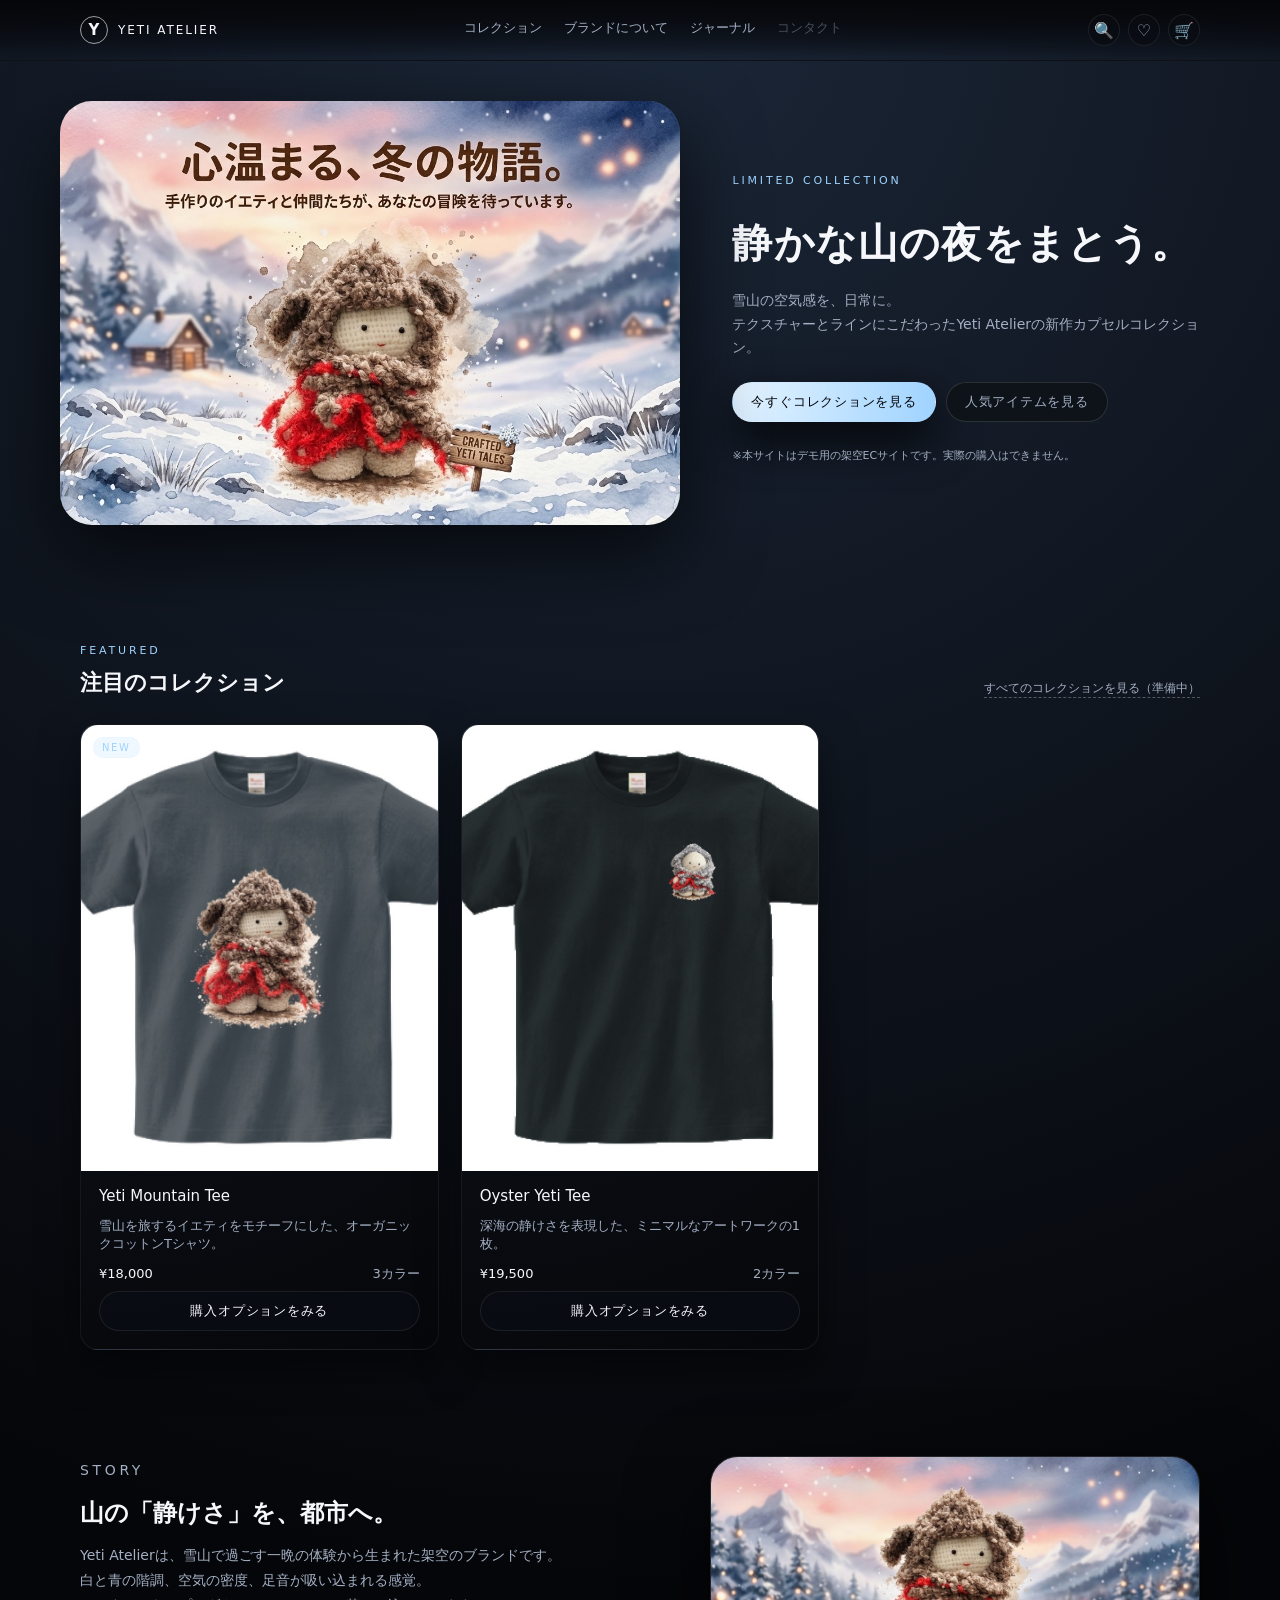
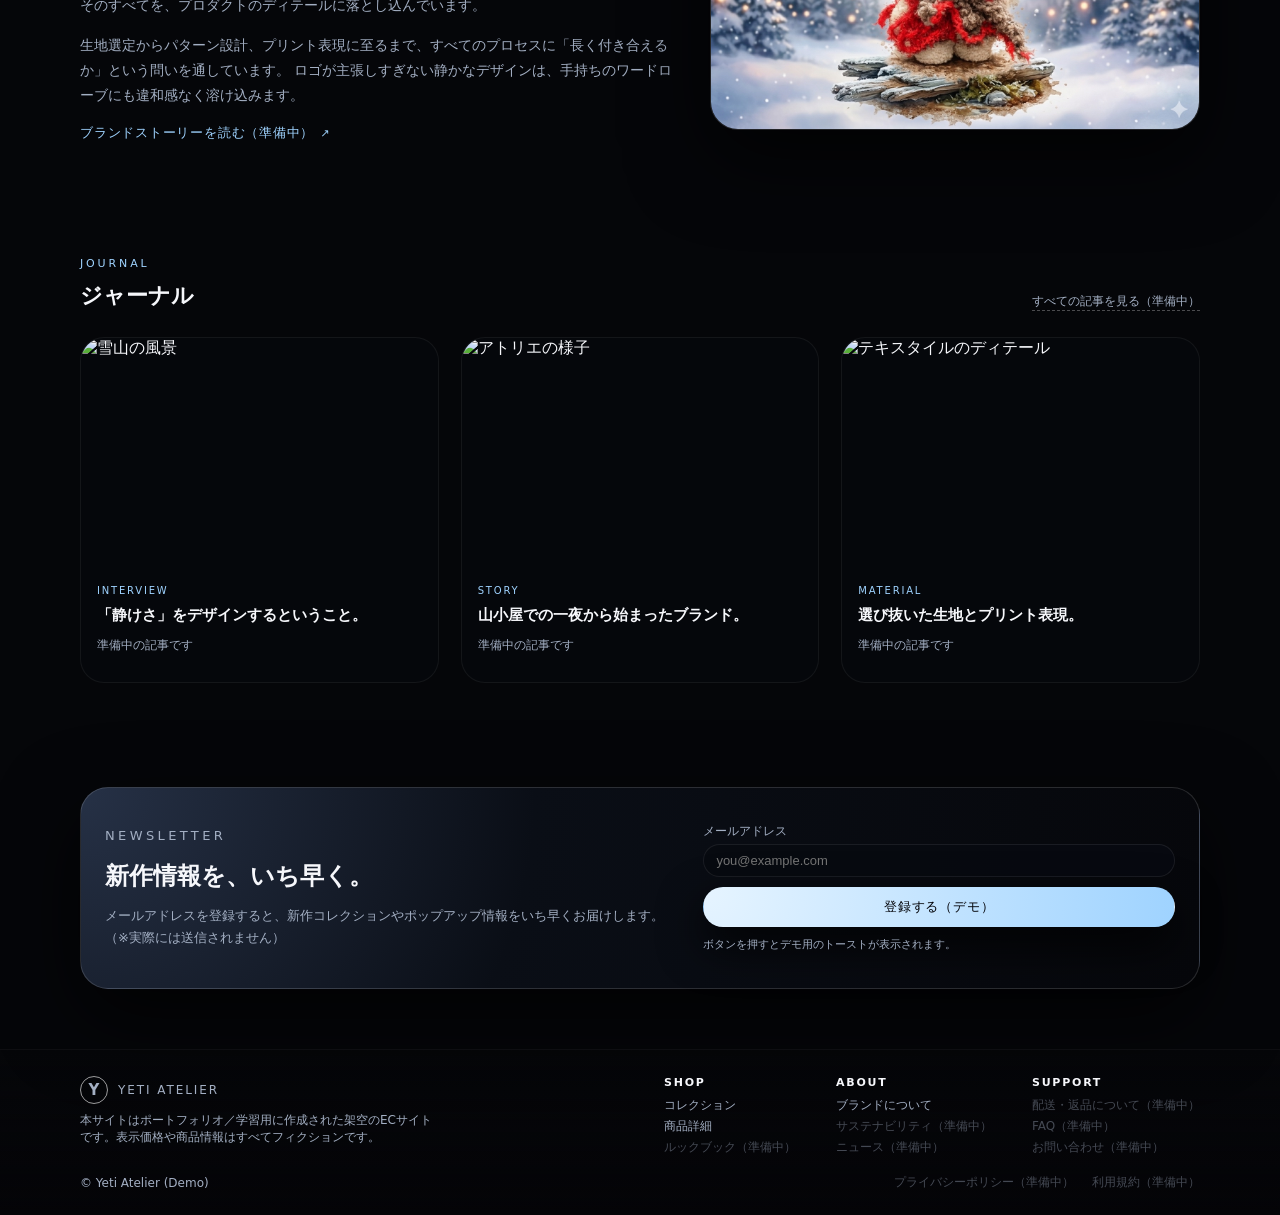
==== index.html @ 1b65c3be "Add files via upload" ====
<!DOCTYPE html>
<html lang="ja">
<head>
  <meta charset="UTF-8" />
  <meta name="viewport" content="width=device-width, initial-scale=1.0" />
  <title>Yeti Atelier | ハイエンドライフスタイルEC</title>
  <meta name="description" content="Yeti Atelierは、架空のハイエンドライフスタイルブランド。こだわりのプロダクトを、美しい写真と共にお届けします。" />
  <link rel="stylesheet" href="./styles.css" />
</head>
<body>
  <header class="site-header">
    <div class="container header-inner">
      <a href="./index.html" class="logo">
        <span class="logo-mark">Y</span>
        <span class="logo-text">Yeti Atelier</span>
      </a>
      <nav class="nav-primary" aria-label="メインナビゲーション">
        <a href="#collections">コレクション</a>
        <a href="#about">ブランドについて</a>
        <a href="#journal">ジャーナル</a>
        <a href="#contact" aria-disabled="true" class="nav-disabled" title="現在準備中です">コンタクト</a>
      </nav>
      <div class="header-actions">
        <button class="icon-button" type="button" aria-label="検索（準備中）">
          <span class="icon">🔍</span>
        </button>
        <button class="icon-button" type="button" aria-label="お気に入り（準備中）">
          <span class="icon">♡</span>
        </button>
        <button class="icon-button" type="button" aria-label="カート（準備中）">
          <span class="icon">🛒</span>
        </button>
      </div>
      <button class="nav-toggle" type="button" aria-label="ナビゲーションを開く">
        <span></span><span></span>
      </button>
    </div>
  </header>

  <main>
    <!-- HERO -->
    <section class="hero">
      <div class="hero-media">
        <picture>
          <!-- 実画像がある場合はこちらを使用 -->
          <source srcset="./img/dog_yeti_hero.png" media="(min-width: 768px)" />
          <img src="./img/oyster_yeti_hero.png" alt="Yeti Atelierのシグネチャーアイテム" loading="lazy" />
        </picture>
      </div>
      <div class="hero-content container">
        <p class="eyebrow">LIMITED COLLECTION</p>
        <h1>静かな山の夜をまとう。</h1>
        <p class="hero-lead">
          雪山の空気感を、日常に。<br />
          テクスチャーとラインにこだわったYeti Atelierの新作カプセルコレクション。
        </p>
        <div class="hero-actions">
          <a href="./product.html" class="btn btn-primary">今すぐコレクションを見る</a>
          <button class="btn btn-ghost" type="button" data-scroll-to="#collections">人気アイテムを見る</button>
        </div>
        <p class="hero-note">※本サイトはデモ用の架空ECサイトです。実際の購入はできません。</p>
      </div>
    </section>

    <!-- FEATURED COLLECTIONS -->
    <section id="collections" class="section section-featured">
      <div class="container section-header">
        <div>
          <p class="eyebrow">FEATURED</p>
          <h2>注目のコレクション</h2>
        </div>
        <a href="#" class="link-muted" aria-disabled="true">すべてのコレクションを見る（準備中）</a>
      </div>
      <div class="container grid grid-3">
        <!-- Card 1 -->
        <article class="product-card">
          <a href="./product.html" class="product-media">
            <img src="./img/dog_yeti_tshirt-front.png" alt="Yeti Mountain Tee - Front" loading="lazy" />
            <span class="tag tag-new">NEW</span>
          </a>
          <div class="product-body">
            <a href="./product.html" class="product-title">Yeti Mountain Tee</a>
            <p class="product-desc">雪山を旅するイエティをモチーフにした、オーガニックコットンTシャツ。</p>
            <div class="product-meta">
              <span class="product-price">¥18,000</span>
              <span class="product-color">3カラー</span>
            </div>
            <button type="button" class="btn btn-outline btn-full" data-open-cta-modal>購入オプションをみる</button>
          </div>
        </article>

        <!-- Card 2 -->
        <article class="product-card">
          <a href="./product.html" class="product-media">
            <img src="./img/oyster_yeti_tshirt-front.png" alt="Oyster Yeti Tee - Front" loading="lazy" />
          </a>
          <div class="product-body">
            <a href="./product.html" class="product-title">Oyster Yeti Tee</a>
            <p class="product-desc">深海の静けさを表現した、ミニマルなアートワークの1枚。</p>
            <div class="product-meta">
              <span class="product-price">¥19,500</span>
              <span class="product-color">2カラー</span>
            </div>
            <button type="button" class="btn btn-outline btn-full" data-open-cta-modal>購入オプションをみる</button>
          </div>
        </article>
      </div>
    </section>

    <!-- STORY / ABOUT -->
    <section id="about" class="section section-about">
      <div class="container about-grid">
        <div class="about-copy">
          <p class="eyebrow">STORY</p>
          <h2>山の「静けさ」を、都市へ。</h2>
          <p>
            Yeti Atelierは、雪山で過ごす一晩の体験から生まれた架空のブランドです。<br />
            白と青の階調、空気の密度、足音が吸い込まれる感覚。<br />
            そのすべてを、プロダクトのディテールに落とし込んでいます。
          </p>
          <p>
            生地選定からパターン設計、プリント表現に至るまで、すべてのプロセスに「長く付き合えるか」という問いを通しています。
            ロゴが主張しすぎない静かなデザインは、手持ちのワードローブにも違和感なく溶け込みます。
          </p>
          <a href="#" class="btn-text" aria-disabled="true">ブランドストーリーを読む（準備中）</a>
        </div>
        <div class="about-media">
          <img src="./img/IMG_9409.png" alt="Yeti Atelierのムードイメージ" loading="lazy" />
        </div>
      </div>
    </section>

    <!-- JOURNAL (ダミー) -->
    <section id="journal" class="section section-journal">
      <div class="container section-header">
        <div>
          <p class="eyebrow">JOURNAL</p>
          <h2>ジャーナル</h2>
        </div>
        <a href="#" class="link-muted" aria-disabled="true">すべての記事を見る（準備中）</a>
      </div>
      <div class="container grid grid-3">
        <article class="journal-card">
          <a href="#" aria-disabled="true">
            <img src="https://images.pexels.com/photos/6054389/pexels-photo-6054389.jpeg?auto=compress&cs=tinysrgb&w=1200" alt="雪山の風景" loading="lazy" />
            <div class="journal-body">
              <p class="journal-tag">INTERVIEW</p>
              <h3>「静けさ」をデザインするということ。</h3>
              <p class="journal-meta">準備中の記事です</p>
            </div>
          </a>
        </article>
        <article class="journal-card">
          <a href="#" aria-disabled="true">
            <img src="https://images.pexels.com/photos/5965890/pexels-photo-5965890.jpeg?auto=compress&cs=tinysrgb&w=1200" alt="アトリエの様子" loading="lazy" />
            <div class="journal-body">
              <p class="journal-tag">STORY</p>
              <h3>山小屋での一夜から始まったブランド。</h3>
              <p class="journal-meta">準備中の記事です</p>
            </div>
          </a>
        </article>
        <article class="journal-card">
          <a href="#" aria-disabled="true">
            <img src="https://images.pexels.com/photos/6303671/pexels-photo-6303671.jpeg?auto=compress&cs=tinysrgb&w=1200" alt="テキスタイルのディテール" loading="lazy" />
            <div class="journal-body">
              <p class="journal-tag">MATERIAL</p>
              <h3>選び抜いた生地とプリント表現。</h3>
              <p class="journal-meta">準備中の記事です</p>
            </div>
          </a>
        </article>
      </div>
    </section>

    <!-- NEWSLETTER / CTA -->
    <section id="contact" class="section section-cta">
      <div class="container cta-inner">
        <div class="cta-copy">
          <p class="eyebrow">NEWSLETTER</p>
          <h2>新作情報を、いち早く。</h2>
          <p>メールアドレスを登録すると、新作コレクションやポップアップ情報をいち早くお届けします。（※実際には送信されません）</p>
        </div>
        <form class="cta-form" onsubmit="return false;">
          <label class="field">
            <span class="field-label">メールアドレス</span>
            <input type="email" placeholder="you@example.com" required />
          </label>
          <button type="submit" class="btn btn-primary">登録する（デモ）</button>
          <p class="field-note">ボタンを押すとデモ用のトーストが表示されます。</p>
        </form>
      </div>
    </section>
  </main>

  <footer class="site-footer">
    <div class="container footer-top">
      <div>
        <div class="logo footer-logo">
          <span class="logo-mark">Y</span>
          <span class="logo-text">Yeti Atelier</span>
        </div>
        <p class="footer-copy">本サイトはポートフォリオ／学習用に作成された架空のECサイトです。表⽰価格や商品情報はすべてフィクションです。</p>
      </div>
      <div class="footer-columns">
        <div class="footer-col">
          <h4>SHOP</h4>
          <a href="#collections">コレクション</a>
          <a href="./product.html">商品詳細</a>
          <span class="footer-link-disabled">ルックブック（準備中）</span>
        </div>
        <div class="footer-col">
          <h4>ABOUT</h4>
          <a href="#about">ブランドについて</a>
          <span class="footer-link-disabled">サステナビリティ（準備中）</span>
          <span class="footer-link-disabled">ニュース（準備中）</span>
        </div>
        <div class="footer-col">
          <h4>SUPPORT</h4>
          <span class="footer-link-disabled">配送・返品について（準備中）</span>
          <span class="footer-link-disabled">FAQ（準備中）</span>
          <span class="footer-link-disabled">お問い合わせ（準備中）</span>
        </div>
      </div>
    </div>
    <div class="container footer-bottom">
      <span>© Yeti Atelier (Demo)</span>
      <div class="footer-bottom-links">
        <span class="footer-link-disabled">プライバシーポリシー（準備中）</span>
        <span class="footer-link-disabled">利用規約（準備中）</span>
      </div>
    </div>
  </footer>

  <div class="toast" role="status" aria-live="polite" aria-hidden="true">
    <p>これはデモ用のサイトです。実際の購入や登録はできません。</p>
  </div>

  <div class="modal-backdrop" data-cta-modal aria-hidden="true">
    <div class="modal">
      <button class="modal-close" type="button" aria-label="閉じる">×</button>
      <div class="modal-body">
        <p class="eyebrow">DEMO</p>
        <h2>これはデモ用のサイトです</h2>
        <p>UIの体験のみ可能です。実際のカート機能や決済処理は実装されていません。</p>
        <button class="btn btn-primary modal-ok" type="button">了解しました</button>
      </div>
    </div>
  </div>

  <script src="./main.js"></script>
</body>
</html>
---- styles.css ----
:root {
  --bg: #050609;
  --bg-soft: #0c1116;
  --bg-elevated: #131820;
  --border-subtle: rgba(255, 255, 255, 0.08);
  --accent: #e6f4ff;
  --accent-strong: #9fd3ff;
  --accent-soft: rgba(159, 211, 255, 0.13);
  --text: #f6f7fb;
  --text-muted: #a3afc3;
  --danger: #ff6b81;
  --radius-lg: 18px;
  --radius-md: 12px;
  --radius-sm: 999px;
  --shadow-soft: 0 28px 80px rgba(0, 0, 0, 0.7);
  --shadow-subtle: 0 18px 40px rgba(0, 0, 0, 0.5);
  --transition-fast: 160ms ease-out;
  --transition-med: 220ms ease-out;
  --container: min(1120px, 100% - 40px);
}

*,
*::before,
*::after {
  box-sizing: border-box;
}

html,
body {
  margin: 0;
  padding: 0;
}

body {
  font-family: system-ui, -apple-system, BlinkMacSystemFont, "SF Pro Text",
    "Hiragino Sans", "Noto Sans JP", sans-serif;
  background: radial-gradient(circle at top, #1b2637 0, #050609 55%);
  color: var(--text);
  -webkit-font-smoothing: antialiased;
}

img {
  max-width: 100%;
  display: block;
}

a {
  color: inherit;
  text-decoration: none;
}

button {
  font: inherit;
}

.container {
  width: var(--container);
  margin-inline: auto;
}

.site-header {
  position: sticky;
  top: 0;
  z-index: 40;
  backdrop-filter: blur(18px);
  background: linear-gradient(
    to bottom,
    rgba(5, 6, 9, 0.96),
    rgba(5, 6, 9, 0.82),
    rgba(5, 6, 9, 0.5),
    rgba(5, 6, 9, 0)
  );
  border-bottom: 1px solid rgba(255, 255, 255, 0.04);
}

.header-inner {
  display: flex;
  align-items: center;
  justify-content: space-between;
  padding: 14px 0;
}

.logo {
  display: inline-flex;
  align-items: center;
  gap: 10px;
}

.logo-mark {
  width: 28px;
  height: 28px;
  border-radius: 999px;
  border: 1px solid rgba(255, 255, 255, 0.6);
  display: inline-flex;
  align-items: center;
  justify-content: center;
  font-size: 15px;
  font-weight: 600;
}

.logo-text {
  letter-spacing: 0.16em;
  text-transform: uppercase;
  font-size: 12px;
}

.nav-primary {
  display: flex;
  align-items: center;
  gap: 22px;
  font-size: 13px;
  color: var(--text-muted);
}

.nav-primary a {
  position: relative;
  padding-bottom: 4px;
}

.nav-primary a::after {
  content: "";
  position: absolute;
  left: 0;
  bottom: 0;
  width: 0;
  height: 1.5px;
  background: linear-gradient(90deg, #9fd3ff, #e6f4ff);
  transition: width var(--transition-med);
}

.nav-primary a:hover::after {
  width: 100%;
}

.nav-disabled {
  opacity: 0.4;
  cursor: default;
}

.header-actions {
  display: flex;
  align-items: center;
  gap: 8px;
}

.icon-button {
  width: 32px;
  height: 32px;
  border-radius: 999px;
  border: 1px solid var(--border-subtle);
  background: rgba(10, 13, 19, 0.9);
  color: var(--text-muted);
  display: inline-flex;
  align-items: center;
  justify-content: center;
  cursor: pointer;
  transition: background var(--transition-fast), border-color var(--transition-fast),
    transform var(--transition-fast), color var(--transition-fast);
}

.icon-button:hover {
  background: rgba(19, 24, 32, 1);
  border-color: rgba(255, 255, 255, 0.24);
  transform: translateY(-1px);
  color: var(--accent-strong);
}

.nav-toggle {
  display: none;
  flex-direction: column;
  gap: 4px;
  width: 30px;
  height: 30px;
  border-radius: 999px;
  align-items: center;
  justify-content: center;
  border: 1px solid var(--border-subtle);
  background: rgba(10, 13, 19, 0.9);
  cursor: pointer;
}

.nav-toggle span {
  width: 14px;
  height: 1.5px;
  border-radius: 999px;
  background: var(--text);
}

.hero {
  position: relative;
  min-height: 520px;
  display: grid;
  grid-template-columns: minmax(0, 1.1fr) minmax(0, 0.9fr);
  margin-inline: auto;
  max-width: 1200px;
  padding: 40px 20px 56px;
  gap: 32px;
}

.hero-media {
  position: relative;
  border-radius: 32px;
  overflow: hidden;
  background: linear-gradient(135deg, #0d1117, #2c3747);
  box-shadow: var(--shadow-soft);
}

.hero-media::before {
  content: "";
  position: absolute;
  inset: 0;
  background: radial-gradient(circle at top right, rgba(255, 255, 255, 0.14), transparent 55%);
  mix-blend-mode: screen;
  opacity: 0.9;
}

.hero-media img {
  width: 100%;
  height: 100%;
  object-fit: cover;
  transform: scale(1.02);
}

.hero-content {
  display: flex;
  flex-direction: column;
  justify-content: center;
  gap: 18px;
}

.eyebrow {
  font-size: 11px;
  letter-spacing: 0.26em;
  text-transform: uppercase;
  color: var(--accent-strong);
}

.hero h1 {
  font-size: clamp(32px, 3.2vw, 40px);
  letter-spacing: 0.03em;
  margin: 0;
}

.hero-lead {
  margin: 0;
  color: var(--text-muted);
  font-size: 14px;
  line-height: 1.7;
}

.hero-actions {
  display: flex;
  flex-wrap: wrap;
  gap: 10px;
  margin-top: 4px;
}

.hero-note {
  margin: 8px 0 0;
  font-size: 11px;
  color: var(--text-muted);
}

.btn {
  border-radius: 999px;
  border: 1px solid transparent;
  padding: 10px 18px;
  font-size: 13px;
  letter-spacing: 0.06em;
  text-transform: uppercase;
  display: inline-flex;
  align-items: center;
  justify-content: center;
  gap: 8px;
  cursor: pointer;
  transition: background var(--transition-med), color var(--transition-med),
    border-color var(--transition-med), box-shadow var(--transition-med), transform 140ms ease-out;
  white-space: nowrap;
  background: none;
  color: var(--text);
}

.btn-primary {
  background: radial-gradient(circle at top left, #e6f4ff, #9fd3ff);
  color: #020308;
  box-shadow: 0 18px 45px rgba(0, 0, 0, 0.85);
}

.btn-primary:hover {
  transform: translateY(-1px);
  box-shadow: 0 24px 55px rgba(0, 0, 0, 0.9);
}

.btn-ghost {
  border-color: rgba(255, 255, 255, 0.12);
  background: rgba(15, 19, 26, 0.96);
  color: var(--text-muted);
}

.btn-ghost:hover {
  border-color: rgba(255, 255, 255, 0.24);
  color: var(--accent-strong);
  background: rgba(20, 25, 33, 1);
}

.btn-outline {
  border-color: var(--border-subtle);
  background: rgba(10, 13, 19, 0.9);
  color: var(--text);
}

.btn-outline:hover {
  border-color: rgba(255, 255, 255, 0.3);
  background: rgba(21, 26, 35, 1);
}

.btn-full {
  width: 100%;
}

.btn-text {
  padding: 0;
  border: none;
  background: none;
  color: var(--accent-strong);
  font-size: 13px;
  letter-spacing: 0.06em;
  text-transform: uppercase;
  display: inline-flex;
  align-items: center;
  gap: 6px;
  cursor: pointer;
}

.btn-text::after {
  content: "↗";
  font-size: 11px;
}

.section {
  padding: 52px 0;
}

.section-header {
  display: flex;
  align-items: flex-end;
  justify-content: space-between;
  gap: 20px;
  margin-bottom: 26px;
}

.section-header h2 {
  margin: 6px 0 0;
  font-size: 22px;
}

.link-muted {
  font-size: 12px;
  color: var(--text-muted);
  border-bottom: 1px dashed rgba(255, 255, 255, 0.28);
}

.grid {
  display: grid;
  gap: 22px;
}

.grid-3 {
  grid-template-columns: repeat(3, minmax(0, 1fr));
}

.product-card {
  border-radius: var(--radius-lg);
  background: radial-gradient(circle at top left, #242c3a 0, #0b0f16 40%, #06070a 100%);
  border: 1px solid rgba(255, 255, 255, 0.06);
  overflow: hidden;
  display: flex;
  flex-direction: column;
  box-shadow: var(--shadow-subtle);
}

.product-media {
  position: relative;
  display: block;
  overflow: hidden;
}

.product-media img {
  width: 100%;
  aspect-ratio: 4/5;
  object-fit: cover;
  transform: scale(1.02);
  transition: transform var(--transition-med);
}

.product-card:hover .product-media img {
  transform: scale(1.06);
}

.tag {
  position: absolute;
  top: 12px;
  left: 12px;
  padding: 4px 8px;
  font-size: 10px;
  letter-spacing: 0.16em;
  border-radius: 999px;
  text-transform: uppercase;
}

.tag-new {
  background: rgba(159, 211, 255, 0.16);
  color: var(--accent-strong);
  border: 1px solid rgba(230, 244, 255, 0.7);
  backdrop-filter: blur(10px);
}

.product-body {
  padding: 16px 18px 18px;
  display: flex;
  flex-direction: column;
  gap: 8px;
}

.product-title {
  font-size: 15px;
  margin-bottom: 4px;
}

.product-title:hover {
  text-decoration: underline;
}

.product-desc {
  margin: 0;
  font-size: 13px;
  color: var(--text-muted);
}

.product-meta {
  display: flex;
  justify-content: space-between;
  align-items: baseline;
  font-size: 13px;
  margin-top: 4px;
}

.product-price {
  font-weight: 500;
}

.product-color {
  color: var(--text-muted);
}

.section-about {
  padding-top: 42px;
}

.about-grid {
  display: grid;
  grid-template-columns: minmax(0, 1.1fr) minmax(0, 0.9fr);
  gap: 32px;
  align-items: center;
}

.about-copy p {
  font-size: 14px;
  color: var(--text-muted);
  line-height: 1.8;
}

.about-copy p + p {
  margin-top: 10px;
}

.about-copy h2 {
  margin: 6px 0 14px;
}

.about-media {
  border-radius: 28px;
  overflow: hidden;
  border: 1px solid rgba(255, 255, 255, 0.12);
  box-shadow: var(--shadow-soft);
}

.about-media img {
  width: 100%;
  height: 100%;
  object-fit: cover;
}

.section-journal .journal-card {
  border-radius: 24px;
  overflow: hidden;
  background: #05070b;
  border: 1px solid rgba(255, 255, 255, 0.06);
  display: flex;
  flex-direction: column;
  min-height: 100%;
}

.journal-card img {
  width: 100%;
  aspect-ratio: 4 / 2.5;
  object-fit: cover;
}

.journal-body {
  padding: 14px 16px 16px;
}

.journal-tag {
  font-size: 10px;
  letter-spacing: 0.18em;
  text-transform: uppercase;
  color: var(--accent-strong);
}

.journal-body h3 {
  font-size: 15px;
  margin: 6px 0 4px;
}

.journal-meta {
  font-size: 12px;
  color: var(--text-muted);
}

.section-cta {
  padding: 52px 0 60px;
}

.cta-inner {
  border-radius: 28px;
  border: 1px solid rgba(255, 255, 255, 0.14);
  background: radial-gradient(circle at top left, #263146 0, #0a0e16 40%, #06070b 100%);
  box-shadow: var(--shadow-soft);
  padding: 24px 24px 26px;
  display: grid;
  grid-template-columns: minmax(0, 1.1fr) minmax(0, 0.9fr);
  gap: 22px;
  align-items: center;
}

.cta-copy h2 {
  margin: 6px 0 10px;
}

.cta-copy p {
  font-size: 13px;
  color: var(--text-muted);
  line-height: 1.7;
}

.cta-form {
  display: flex;
  flex-direction: column;
  gap: 10px;
}

.field {
  display: flex;
  flex-direction: column;
  gap: 4px;
}

.field-label {
  font-size: 12px;
  color: var(--text-muted);
}

.field-label-inline {
  display: inline-flex;
  align-items: center;
  justify-content: space-between;
  gap: 12px;
}

.field input[type="email"],
.field input[type="text"],
.field input[type="number"] {
  border-radius: 999px;
  border: 1px solid var(--border-subtle);
  padding: 8px 12px;
  font-size: 13px;
  background: rgba(8, 11, 17, 0.9);
  color: var(--text);
  outline: none;
  transition: border-color var(--transition-fast), box-shadow var(--transition-fast),
    background var(--transition-fast);
}

.field input:focus-visible {
  border-color: rgba(159, 211, 255, 0.9);
  box-shadow: 0 0 0 1px rgba(159, 211, 255, 0.6);
  background: rgba(8, 11, 17, 1);
}

.field-note {
  margin: 0;
  font-size: 11px;
  color: var(--text-muted);
}

.site-footer {
  border-top: 1px solid rgba(255, 255, 255, 0.04);
  padding: 26px 0 24px;
  background: linear-gradient(to top, #040407, transparent);
  font-size: 12px;
  color: var(--text-muted);
}

.footer-top {
  display: flex;
  justify-content: space-between;
  gap: 32px;
  align-items: flex-start;
}

.footer-logo {
  margin-bottom: 8px;
}

.footer-copy {
  margin: 0;
  max-width: 360px;
}

.footer-columns {
  display: flex;
  gap: 40px;
}

.footer-col {
  display: flex;
  flex-direction: column;
  gap: 4px;
}

.footer-col h4 {
  font-size: 11px;
  letter-spacing: 0.16em;
  text-transform: uppercase;
  margin: 0 0 4px;
  color: var(--text);
}

.footer-col a {
  font-size: 12px;
}

.footer-link-disabled {
  opacity: 0.4;
}

.footer-bottom {
  margin-top: 18px;
  display: flex;
  justify-content: space-between;
  align-items: center;
  gap: 18px;
}

.footer-bottom-links {
  display: flex;
  gap: 18px;
}

.toast {
  position: fixed;
  right: 20px;
  bottom: 20px;
  max-width: 320px;
  padding: 10px 14px;
  background: rgba(8, 11, 18, 0.96);
  border-radius: 999px;
  border: 1px solid rgba(255, 255, 255, 0.18);
  box-shadow: 0 16px 40px rgba(0, 0, 0, 0.85);
  font-size: 12px;
  color: var(--text-muted);
  transform: translateY(150%);
  opacity: 0;
  transition: transform var(--transition-med), opacity var(--transition-med);
  z-index: 60;
}

.toast.is-visible {
  transform: translateY(0);
  opacity: 1;
}

.modal-backdrop {
  position: fixed;
  inset: 0;
  background: rgba(0, 0, 0, 0.72);
  display: flex;
  align-items: center;
  justify-content: center;
  opacity: 0;
  pointer-events: none;
  transition: opacity var(--transition-med);
  z-index: 55;
}

.modal-backdrop.is-open {
  opacity: 1;
  pointer-events: auto;
}

.modal {
  width: min(420px, 100% - 40px);
  background: radial-gradient(circle at top left, #232b3b 0, #05060a 55%);
  border-radius: 24px;
  border: 1px solid rgba(255, 255, 255, 0.16);
  box-shadow: var(--shadow-soft);
  position: relative;
  transform: translateY(12px);
  opacity: 0;
  transition: transform var(--transition-med), opacity var(--transition-med);
}

.modal-backdrop.is-open .modal {
  transform: translateY(0);
  opacity: 1;
}

.modal-body {
  padding: 24px 22px 20px;
}

.modal-body h2 {
  margin: 6px 0 10px;
}

.modal-body p {
  font-size: 13px;
  color: var(--text-muted);
  line-height: 1.7;
}

.modal-close {
  position: absolute;
  right: 10px;
  top: 10px;
  width: 26px;
  height: 26px;
  border-radius: 999px;
  border: 1px solid var(--border-subtle);
  background: rgba(7, 9, 13, 0.96);
  color: var(--text-muted);
  cursor: pointer;
}

.modal-ok {
  margin-top: 12px;
}

.product-page .hero,
.product-page .section-about {
  padding-top: 32px;
}

.product-main {
  padding: 36px 0 40px;
}

.product-layout {
  display: grid;
  grid-template-columns: minmax(0, 1.1fr) minmax(0, 0.9fr);
  gap: 34px;
  align-items: flex-start;
}

.product-gallery {
  position: sticky;
  top: 84px;
  display: flex;
  flex-direction: column;
  gap: 10px;
}

.product-gallery-main {
  border-radius: 30px;
  overflow: hidden;
  border: 1px solid rgba(255, 255, 255, 0.12);
  background: #05070b;
  position: relative;
}

.product-gallery-main img {
  width: 100%;
  aspect-ratio: 4/5;
  object-fit: cover;
}

.gallery-tag {
  top: 14px;
  left: 14px;
}

.product-gallery-thumbs {
  display: grid;
  grid-template-columns: repeat(4, minmax(0, 1fr));
  gap: 8px;
}

.thumb {
  padding: 0;
  border-radius: 18px;
  overflow: hidden;
  border: 1px solid rgba(255, 255, 255, 0.06);
  background: rgba(5, 7, 11, 0.9);
  cursor: pointer;
  transition: border-color var(--transition-fast), transform var(--transition-fast), opacity var(--transition-fast);
}

.thumb img {
  width: 100%;
  aspect-ratio: 4/5;
  object-fit: cover;
}

.thumb:hover {
  border-color: rgba(255, 255, 255, 0.28);
  transform: translateY(-1px);
}

.thumb.is-active {
  border-color: rgba(159, 211, 255, 0.9);
}

.product-details {
  padding-top: 4px;
}

.product-detail-price {
  margin: 6px 0 10px;
  font-size: 18px;
}

.product-detail-price span {
  font-size: 12px;
  color: var(--text-muted);
  margin-left: 4px;
}

.product-detail-lead {
  font-size: 14px;
  line-height: 1.8;
  color: var(--text-muted);
}

.product-options {
  margin-top: 12px;
  display: flex;
  flex-direction: column;
  gap: 12px;
}

.chip-group {
  display: flex;
  flex-wrap: wrap;
  gap: 8px;
}

.chip {
  border-radius: 999px;
  border: 1px solid var(--border-subtle);
  padding: 6px 13px;
  font-size: 12px;
  background: rgba(8, 11, 17, 0.96);
  color: var(--text-muted);
  cursor: pointer;
  transition: border-color var(--transition-fast), background var(--transition-fast),
    color var(--transition-fast), transform var(--transition-fast);
}

.chip:hover {
  border-color: rgba(255, 255, 255, 0.2);
  transform: translateY(-0.5px);
}

.chip.is-selected {
  border-color: rgba(159, 211, 255, 0.9);
  background: var(--accent-soft);
  color: var(--accent-strong);
}

.link-small {
  border: none;
  background: none;
  padding: 0;
  font-size: 11px;
  color: var(--accent-strong);
  cursor: pointer;
}

.quantity-stepper {
  display: inline-flex;
  align-items: center;
  gap: 0;
  border-radius: 999px;
  border: 1px solid var(--border-subtle);
  overflow: hidden;
  background: rgba(8, 11, 17, 0.96);
}

.quantity-stepper input {
  width: 46px;
  border: none;
  background: transparent;
  text-align: center;
  color: var(--text);
  font-size: 13px;
}

.qty-btn {
  width: 28px;
  height: 28px;
  border: none;
  background: none;
  color: var(--text-muted);
  cursor: pointer;
}

.qty-btn:hover {
  background: rgba(20, 25, 34, 1);
  color: var(--accent-strong);
}

.product-cta {
  margin-top: 14px;
  display: flex;
  flex-direction: column;
  gap: 8px;
}

.product-cta-note {
  margin: 0;
  font-size: 11px;
  color: var(--text-muted);
}

.product-accordion {
  margin-top: 16px;
  border-radius: 18px;
  border: 1px solid rgba(255, 255, 255, 0.13);
  background: rgba(7, 9, 13, 0.88);
  overflow: hidden;
}

.product-accordion details {
  border-bottom: 1px solid rgba(255, 255, 255, 0.06);
}

.product-accordion details:last-of-type {
  border-bottom: none;
}

.product-accordion summary {
  list-style: none;
  cursor: pointer;
  padding: 10px 14px;
  font-size: 13px;
  display: flex;
  align-items: center;
  justify-content: space-between;
}

.product-accordion summary::-webkit-details-marker {
  display: none;
}

.product-accordion summary::after {
  content: "＋";
  font-size: 12px;
  color: var(--text-muted);
}

.product-accordion details[open] summary::after {
  content: "－";
}

.accordion-body {
  padding: 0 14px 12px;
  font-size: 13px;
  color: var(--text-muted);
}

.accordion-body p {
  margin: 0 0 6px;
}

.accordion-body ul {
  margin: 0;
  padding-left: 18px;
}

.accordion-body li + li {
  margin-top: 2px;
}

.spec-list {
  list-style: none;
  padding: 0;
  margin: 0 0 6px;
  display: flex;
  flex-direction: column;
  gap: 4px;
}

.spec-list li {
  display: flex;
  justify-content: space-between;
  gap: 16px;
}

.spec-list span:first-child {
  color: var(--text-muted);
}

.section-related {
  padding-top: 0;
  padding-bottom: 60px;
}

.size-table {
  width: 100%;
  border-collapse: collapse;
  font-size: 12px;
  margin-top: 8px;
}

.size-table th,
.size-table td {
  padding: 6px 8px;
  border-bottom: 1px solid rgba(255, 255, 255, 0.08);
}

.size-table th {
  text-align: left;
  font-weight: 500;
}

.size-note {
  font-size: 11px;
  color: var(--text-muted);
  margin-top: 8px;
}

@media (max-width: 900px) {
  .hero {
    grid-template-columns: minmax(0, 1fr);
    padding-top: 24px;
  }

  .hero-media {
    order: -1;
    height: 400px;
  }

  .hero-content {
    padding-inline: 0;
  }

  .section {
    padding: 40px 0;
  }

  .section-about .about-grid {
    grid-template-columns: minmax(0, 1fr);
  }

  .about-media {
    max-width: 520px;
    margin-inline: auto;
  }

  .cta-inner {
    grid-template-columns: minmax(0, 1fr);
  }

  .product-layout {
    grid-template-columns: minmax(0, 1fr);
  }

  .product-gallery {
    position: static;
  }

  .grid-3 {
    grid-template-columns: repeat(2, minmax(0, 1fr));
  }

  .footer-top {
    flex-direction: column;
  }
}

@media (max-width: 720px) {
  .header-inner {
    padding-inline: 0;
  }

  .nav-primary {
    position: absolute;
    inset: 54px 20px auto;
    padding: 12px;
    border-radius: 18px;
    border: 1px solid rgba(255, 255, 255, 0.16);
    background: rgba(5, 7, 11, 0.98);
    flex-direction: column;
    align-items: flex-start;
    gap: 10px;
    transform: translateY(-16px);
    opacity: 0;
    pointer-events: none;
    transition: opacity var(--transition-med), transform var(--transition-med);
  }

  .nav-primary.is-open {
    transform: translateY(0);
    opacity: 1;
    pointer-events: auto;
  }

  .nav-toggle {
    display: inline-flex;
  }

  .hero {
    padding-inline: 16px;
  }

  .section,
  .section-cta,
  .product-main,
  .section-related {
    padding-inline: 0;
  }

  .container {
    width: min(100% - 28px, 720px);
  }

  .grid-3 {
    grid-template-columns: minmax(0, 1fr);
  }

  .footer-columns {
    gap: 20px;
  }

  .toast {
    left: 16px;
    right: 16px;
    max-width: none;
  }
}

@media (max-width: 520px) {
  .product-gallery-thumbs {
    grid-template-columns: repeat(4, minmax(0, 1fr));
    overflow-x: auto;
  }

  .product-main {
    padding-top: 26px;
  }

  .site-footer {
    padding-bottom: 18px;
  }

  .footer-bottom {
    flex-direction: column;
    align-items: flex-start;
  }
}
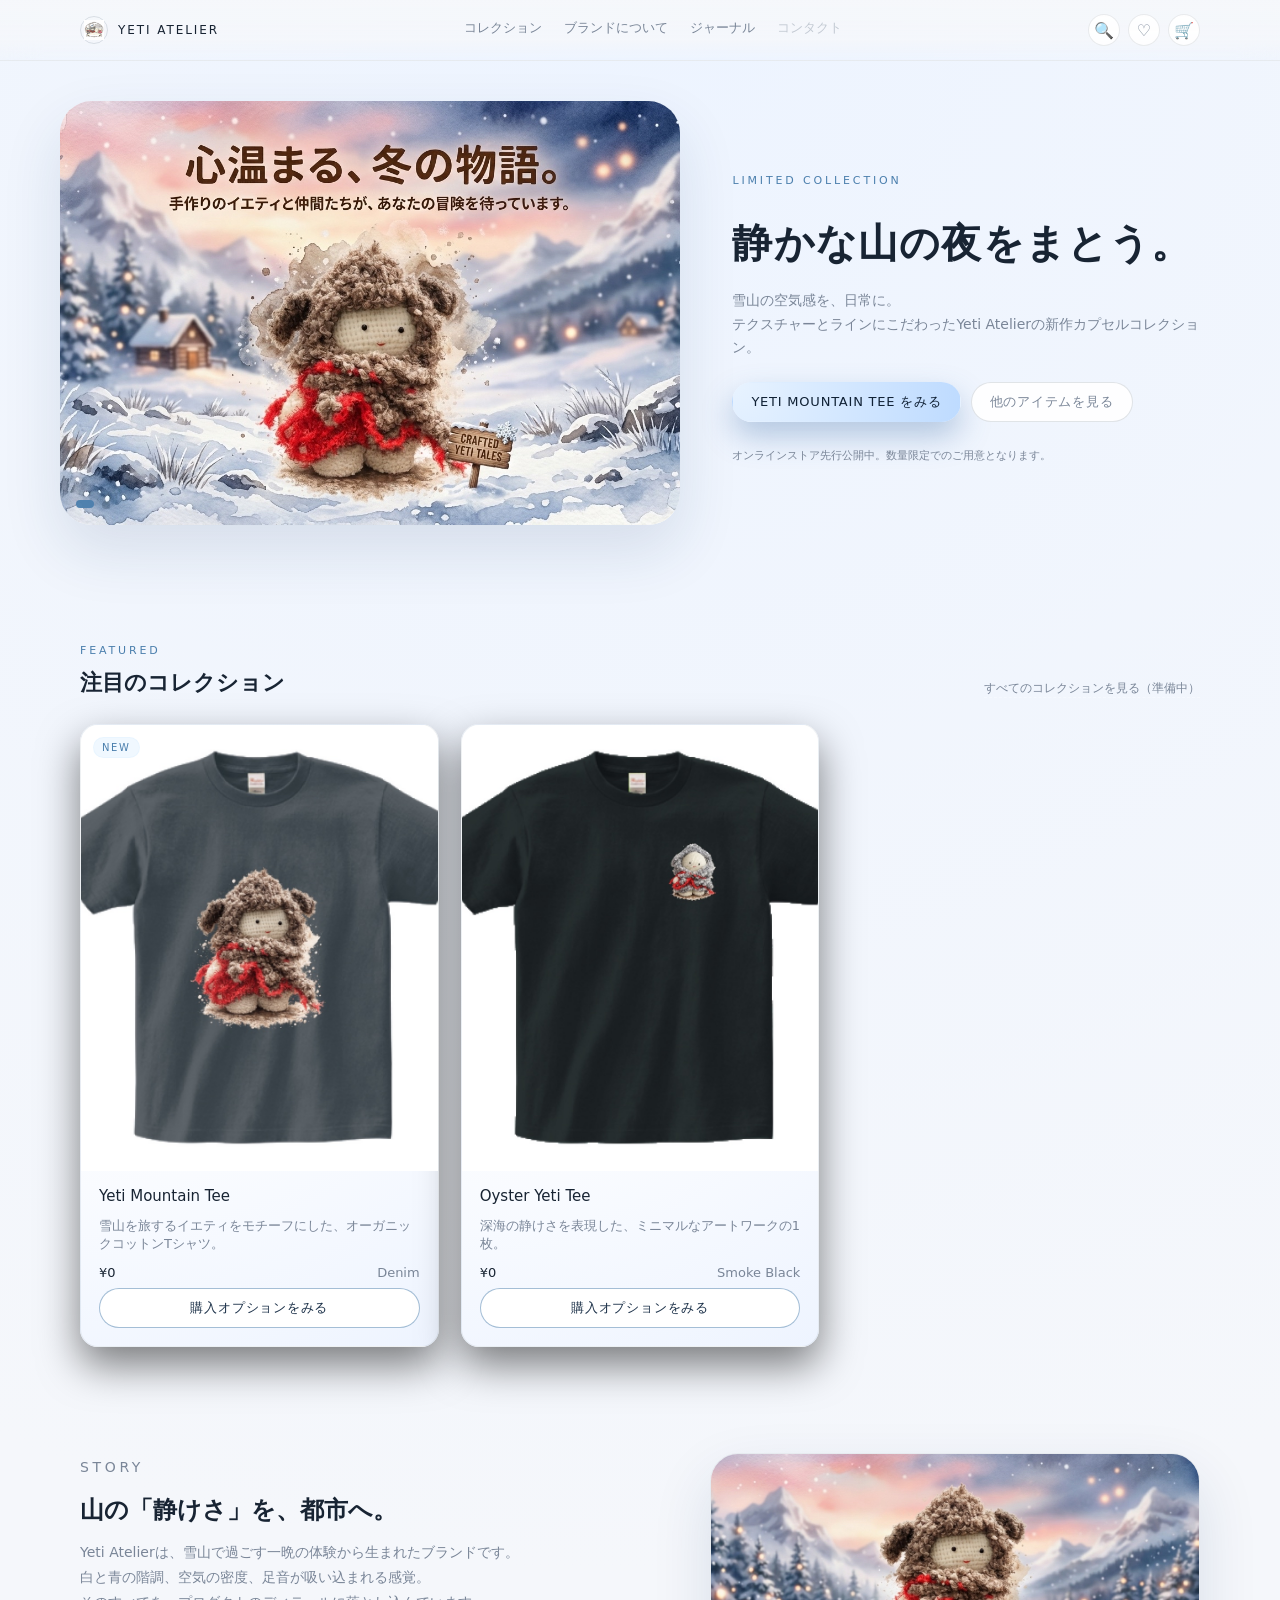
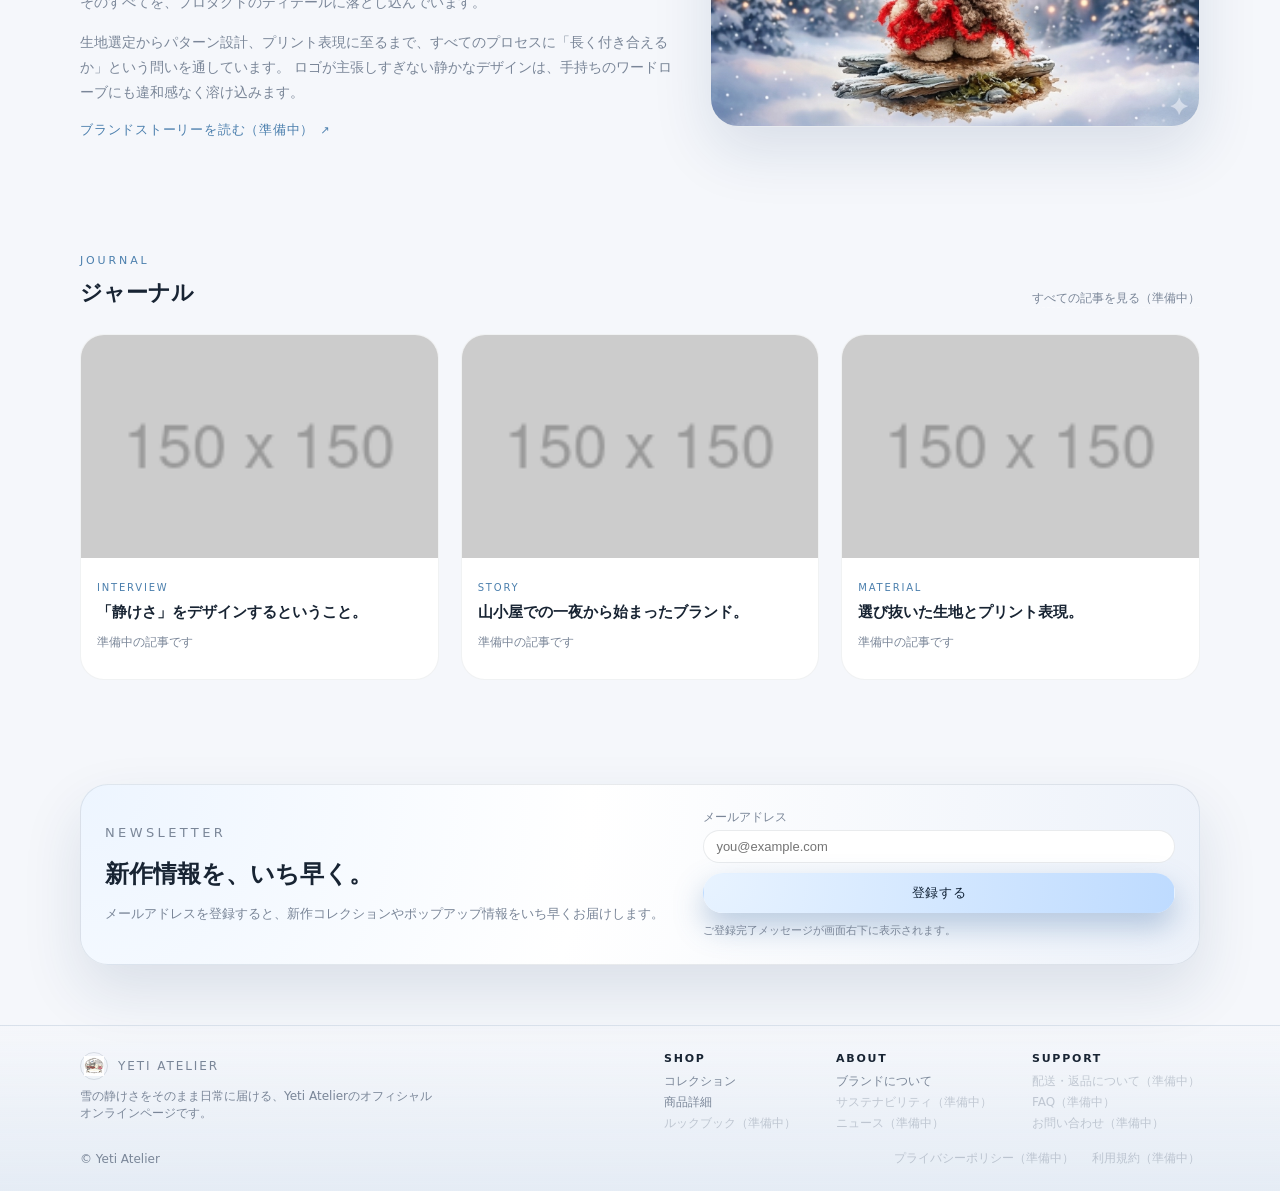
==== commit b4f40cce: "Add files via upload" ====
--- a/index.html
+++ b/index.html
@@ -4,14 +4,16 @@
   <meta charset="UTF-8" />
   <meta name="viewport" content="width=device-width, initial-scale=1.0" />
   <title>Yeti Atelier | ハイエンドライフスタイルEC</title>
-  <meta name="description" content="Yeti Atelierは、架空のハイエンドライフスタイルブランド。こだわりのプロダクトを、美しい写真と共にお届けします。" />
+  <meta name="description" content="Yeti Atelierは、雪の空気感をまとうライフスタイルブランド。こだわりのプロダクトを、美しい写真と共にお届けします。" />
   <link rel="stylesheet" href="./styles.css" />
 </head>
 <body>
   <header class="site-header">
     <div class="container header-inner">
       <a href="./index.html" class="logo">
-        <span class="logo-mark">Y</span>
+        <span class="logo-mark">
+          <img src="./img/yeti_allstar_icon.png" alt="Yeti Atelier" class="logo-icon" />
+        </span>
         <span class="logo-text">Yeti Atelier</span>
       </a>
       <nav class="nav-primary" aria-label="メインナビゲーション">
@@ -41,11 +43,18 @@
     <!-- HERO -->
     <section class="hero">
       <div class="hero-media">
-        <picture>
-          <!-- 実画像がある場合はこちらを使用 -->
-          <source srcset="./img/dog_yeti_hero.png" media="(min-width: 768px)" />
-          <img src="./img/oyster_yeti_hero.png" alt="Yeti Atelierのシグネチャーアイテム" loading="lazy" />
-        </picture>
+        <div class="hero-slider">
+          <div class="hero-slide is-active">
+            <img src="./img/dog_yeti_hero.png" alt="Yeti Mountain Teeのビジュアル" loading="lazy" />
+          </div>
+          <div class="hero-slide">
+            <img src="./img/oyster_yeti_hero.png" alt="Oyster Yeti Teeのビジュアル" loading="lazy" />
+          </div>
+        </div>
+        <div class="hero-slider-dots" aria-hidden="true">
+          <button class="hero-dot is-active" type="button" data-hero-index="0"></button>
+          <button class="hero-dot" type="button" data-hero-index="1"></button>
+        </div>
       </div>
       <div class="hero-content container">
         <p class="eyebrow">LIMITED COLLECTION</p>
@@ -55,10 +64,10 @@
           テクスチャーとラインにこだわったYeti Atelierの新作カプセルコレクション。
         </p>
         <div class="hero-actions">
-          <a href="./product.html" class="btn btn-primary">今すぐコレクションを見る</a>
-          <button class="btn btn-ghost" type="button" data-scroll-to="#collections">人気アイテムを見る</button>
-        </div>
-        <p class="hero-note">※本サイトはデモ用の架空ECサイトです。実際の購入はできません。</p>
+          <a href="./product.html" class="btn btn-primary">Yeti Mountain Tee をみる</a>
+          <button class="btn btn-ghost" type="button" data-scroll-to="#collections">他のアイテムを見る</button>
+        </div>
+        <p class="hero-note">オンラインストア先行公開中。数量限定でのご用意となります。</p>
       </div>
     </section>
 
@@ -72,7 +81,7 @@
         <a href="#" class="link-muted" aria-disabled="true">すべてのコレクションを見る（準備中）</a>
       </div>
       <div class="container grid grid-3">
-        <!-- Card 1 -->
+        <!-- Card 1 (dog) -->
         <article class="product-card">
           <a href="./product.html" class="product-media">
             <img src="./img/dog_yeti_tshirt-front.png" alt="Yeti Mountain Tee - Front" loading="lazy" />
@@ -82,24 +91,24 @@
             <a href="./product.html" class="product-title">Yeti Mountain Tee</a>
             <p class="product-desc">雪山を旅するイエティをモチーフにした、オーガニックコットンTシャツ。</p>
             <div class="product-meta">
-              <span class="product-price">¥18,000</span>
-              <span class="product-color">3カラー</span>
+              <span class="product-price">¥0</span>
+              <span class="product-color">Denim</span>
             </div>
             <button type="button" class="btn btn-outline btn-full" data-open-cta-modal>購入オプションをみる</button>
           </div>
         </article>
 
-        <!-- Card 2 -->
+        <!-- Card 2 (oyster) -->
         <article class="product-card">
-          <a href="./product.html" class="product-media">
+          <a href="./product-oyster.html" class="product-media">
             <img src="./img/oyster_yeti_tshirt-front.png" alt="Oyster Yeti Tee - Front" loading="lazy" />
           </a>
           <div class="product-body">
-            <a href="./product.html" class="product-title">Oyster Yeti Tee</a>
+            <a href="./product-oyster.html" class="product-title">Oyster Yeti Tee</a>
             <p class="product-desc">深海の静けさを表現した、ミニマルなアートワークの1枚。</p>
             <div class="product-meta">
-              <span class="product-price">¥19,500</span>
-              <span class="product-color">2カラー</span>
+              <span class="product-price">¥0</span>
+              <span class="product-color">Smoke Black</span>
             </div>
             <button type="button" class="btn btn-outline btn-full" data-open-cta-modal>購入オプションをみる</button>
           </div>
@@ -114,7 +123,7 @@
           <p class="eyebrow">STORY</p>
           <h2>山の「静けさ」を、都市へ。</h2>
           <p>
-            Yeti Atelierは、雪山で過ごす一晩の体験から生まれた架空のブランドです。<br />
+            Yeti Atelierは、雪山で過ごす一晩の体験から生まれたブランドです。<br />
             白と青の階調、空気の密度、足音が吸い込まれる感覚。<br />
             そのすべてを、プロダクトのディテールに落とし込んでいます。
           </p>
@@ -130,7 +139,7 @@
       </div>
     </section>
 
-    <!-- JOURNAL (ダミー) -->
+    <!-- JOURNAL -->
     <section id="journal" class="section section-journal">
       <div class="container section-header">
         <div>
@@ -142,7 +151,7 @@
       <div class="container grid grid-3">
         <article class="journal-card">
           <a href="#" aria-disabled="true">
-            <img src="https://images.pexels.com/photos/6054389/pexels-photo-6054389.jpeg?auto=compress&cs=tinysrgb&w=1200" alt="雪山の風景" loading="lazy" />
+            <img src="./img/dummy.png" alt="雪山の風景" loading="lazy" />
             <div class="journal-body">
               <p class="journal-tag">INTERVIEW</p>
               <h3>「静けさ」をデザインするということ。</h3>
@@ -152,7 +161,7 @@
         </article>
         <article class="journal-card">
           <a href="#" aria-disabled="true">
-            <img src="https://images.pexels.com/photos/5965890/pexels-photo-5965890.jpeg?auto=compress&cs=tinysrgb&w=1200" alt="アトリエの様子" loading="lazy" />
+            <img src="./img/dummy.png" alt="アトリエの様子" loading="lazy" />
             <div class="journal-body">
               <p class="journal-tag">STORY</p>
               <h3>山小屋での一夜から始まったブランド。</h3>
@@ -162,7 +171,7 @@
         </article>
         <article class="journal-card">
           <a href="#" aria-disabled="true">
-            <img src="https://images.pexels.com/photos/6303671/pexels-photo-6303671.jpeg?auto=compress&cs=tinysrgb&w=1200" alt="テキスタイルのディテール" loading="lazy" />
+            <img src="./img/dummy.png" alt="テキスタイルのディテール" loading="lazy" />
             <div class="journal-body">
               <p class="journal-tag">MATERIAL</p>
               <h3>選び抜いた生地とプリント表現。</h3>
@@ -179,15 +188,15 @@
         <div class="cta-copy">
           <p class="eyebrow">NEWSLETTER</p>
           <h2>新作情報を、いち早く。</h2>
-          <p>メールアドレスを登録すると、新作コレクションやポップアップ情報をいち早くお届けします。（※実際には送信されません）</p>
+          <p>メールアドレスを登録すると、新作コレクションやポップアップ情報をいち早くお届けします。</p>
         </div>
         <form class="cta-form" onsubmit="return false;">
           <label class="field">
             <span class="field-label">メールアドレス</span>
             <input type="email" placeholder="you@example.com" required />
           </label>
-          <button type="submit" class="btn btn-primary">登録する（デモ）</button>
-          <p class="field-note">ボタンを押すとデモ用のトーストが表示されます。</p>
+          <button type="submit" class="btn btn-primary">登録する</button>
+          <p class="field-note">ご登録完了メッセージが画面右下に表示されます。</p>
         </form>
       </div>
     </section>
@@ -197,10 +206,12 @@
     <div class="container footer-top">
       <div>
         <div class="logo footer-logo">
-          <span class="logo-mark">Y</span>
+          <span class="logo-mark">
+            <img src="./img/yeti_allstar_icon.png" alt="Yeti Atelier" class="logo-icon" />
+          </span>
           <span class="logo-text">Yeti Atelier</span>
         </div>
-        <p class="footer-copy">本サイトはポートフォリオ／学習用に作成された架空のECサイトです。表⽰価格や商品情報はすべてフィクションです。</p>
+        <p class="footer-copy">雪の静けさをそのまま日常に届ける、Yeti Atelierのオフィシャルオンラインページです。</p>
       </div>
       <div class="footer-columns">
         <div class="footer-col">
@@ -224,7 +235,7 @@
       </div>
     </div>
     <div class="container footer-bottom">
-      <span>© Yeti Atelier (Demo)</span>
+      <span>© Yeti Atelier</span>
       <div class="footer-bottom-links">
         <span class="footer-link-disabled">プライバシーポリシー（準備中）</span>
         <span class="footer-link-disabled">利用規約（準備中）</span>
@@ -233,17 +244,17 @@
   </footer>
 
   <div class="toast" role="status" aria-live="polite" aria-hidden="true">
-    <p>これはデモ用のサイトです。実際の購入や登録はできません。</p>
+    <p></p>
   </div>
 
   <div class="modal-backdrop" data-cta-modal aria-hidden="true">
     <div class="modal">
       <button class="modal-close" type="button" aria-label="閉じる">×</button>
       <div class="modal-body">
-        <p class="eyebrow">DEMO</p>
-        <h2>これはデモ用のサイトです</h2>
-        <p>UIの体験のみ可能です。実際のカート機能や決済処理は実装されていません。</p>
-        <button class="btn btn-primary modal-ok" type="button">了解しました</button>
+        <p class="eyebrow">ONLINE STORE</p>
+        <h2>オンラインストアのご利用について</h2>
+        <p>現在オンラインストアは一部機能のみ先行公開中です。カート追加はイメージ確認用となります。</p>
+        <button class="btn btn-primary modal-ok" type="button">閉じる</button>
       </div>
     </div>
   </div>
--- a/styles.css
+++ b/styles.css
@@ -1,13 +1,13 @@
 :root {
-  --bg: #050609;
-  --bg-soft: #0c1116;
-  --bg-elevated: #131820;
-  --border-subtle: rgba(255, 255, 255, 0.08);
-  --accent: #e6f4ff;
-  --accent-strong: #9fd3ff;
-  --accent-soft: rgba(159, 211, 255, 0.13);
-  --text: #f6f7fb;
-  --text-muted: #a3afc3;
+  --bg: #f5f7fb;
+  --bg-soft: #e7edf7;
+  --bg-elevated: #ffffff;
+  --border-subtle: rgba(14, 32, 63, 0.09);
+  --accent: #d5ecff;
+  --accent-strong: #4b7fad;
+  --accent-soft: rgba(116, 163, 201, 0.14);
+  --text: #182433;
+  --text-muted: #7a8698;
   --danger: #ff6b81;
   --radius-lg: 18px;
   --radius-md: 12px;
@@ -34,7 +34,7 @@
 body {
   font-family: system-ui, -apple-system, BlinkMacSystemFont, "SF Pro Text",
     "Hiragino Sans", "Noto Sans JP", sans-serif;
-  background: radial-gradient(circle at top, #1b2637 0, #050609 55%);
+  background: radial-gradient(circle at top, #edf4ff 0, #f5f7fb 55%);
   color: var(--text);
   -webkit-font-smoothing: antialiased;
 }
@@ -65,12 +65,12 @@
   backdrop-filter: blur(18px);
   background: linear-gradient(
     to bottom,
-    rgba(5, 6, 9, 0.96),
-    rgba(5, 6, 9, 0.82),
-    rgba(5, 6, 9, 0.5),
-    rgba(5, 6, 9, 0)
+    rgba(245, 247, 251, 0.96),
+    rgba(245, 247, 251, 0.92),
+    rgba(245, 247, 251, 0.86),
+    rgba(245, 247, 251, 0)
   );
-  border-bottom: 1px solid rgba(255, 255, 255, 0.04);
+  border-bottom: 1px solid rgba(14, 32, 63, 0.06);
 }
 
 .header-inner {
@@ -90,12 +90,18 @@
   width: 28px;
   height: 28px;
   border-radius: 999px;
-  border: 1px solid rgba(255, 255, 255, 0.6);
+  border: 1px solid rgba(14, 32, 63, 0.12);
   display: inline-flex;
   align-items: center;
   justify-content: center;
   font-size: 15px;
   font-weight: 600;
+}
+
+.logo-icon {
+  width: 20px;
+  height: 20px;
+  display: block;
 }
 
 .logo-text {
@@ -124,7 +130,7 @@
   bottom: 0;
   width: 0;
   height: 1.5px;
-  background: linear-gradient(90deg, #9fd3ff, #e6f4ff);
+  background: linear-gradient(90deg, #4b7fad, #9fc8ff);
   transition: width var(--transition-med);
 }
 
@@ -148,7 +154,7 @@
   height: 32px;
   border-radius: 999px;
   border: 1px solid var(--border-subtle);
-  background: rgba(10, 13, 19, 0.9);
+  background: rgba(255, 255, 255, 0.9);
   color: var(--text-muted);
   display: inline-flex;
   align-items: center;
@@ -159,8 +165,8 @@
 }
 
 .icon-button:hover {
-  background: rgba(19, 24, 32, 1);
-  border-color: rgba(255, 255, 255, 0.24);
+  background: #ffffff;
+  border-color: rgba(14, 32, 63, 0.18);
   transform: translateY(-1px);
   color: var(--accent-strong);
 }
@@ -175,7 +181,7 @@
   align-items: center;
   justify-content: center;
   border: 1px solid var(--border-subtle);
-  background: rgba(10, 13, 19, 0.9);
+  background: rgba(255, 255, 255, 0.9);
   cursor: pointer;
 }
 
@@ -201,24 +207,57 @@
   position: relative;
   border-radius: 32px;
   overflow: hidden;
-  background: linear-gradient(135deg, #0d1117, #2c3747);
-  box-shadow: var(--shadow-soft);
-}
-
-.hero-media::before {
-  content: "";
+  background: #f9fbff;
+  box-shadow: 0 26px 60px rgba(21, 56, 97, 0.12);
+}
+
+.hero-slider {
+  position: relative;
+  width: 100%;
+  height: 100%;
+  min-height: 360px;
+}
+
+.hero-slide {
   position: absolute;
   inset: 0;
-  background: radial-gradient(circle at top right, rgba(255, 255, 255, 0.14), transparent 55%);
-  mix-blend-mode: screen;
-  opacity: 0.9;
-}
-
-.hero-media img {
+  opacity: 0;
+  transition: opacity 600ms ease-out;
+}
+
+.hero-slide img {
   width: 100%;
   height: 100%;
   object-fit: cover;
-  transform: scale(1.02);
+}
+
+.hero-slide.is-active {
+  opacity: 1;
+}
+
+.hero-slider-dots {
+  position: absolute;
+  left: 16px;
+  bottom: 16px;
+  display: flex;
+  gap: 8px;
+}
+
+.hero-dot {
+  width: 8px;
+  height: 8px;
+  border-radius: 999px;
+  border: none;
+  padding: 0;
+  background: rgba(24, 36, 51, 0.2);
+  cursor: pointer;
+  transition: background 160ms ease-out, transform 160ms ease-out;
+}
+
+.hero-dot.is-active {
+  width: 18px;
+  background: rgba(75, 127, 173, 0.95);
+  transform: translateY(-1px);
 }
 
 .hero-content {
@@ -281,37 +320,37 @@
 }
 
 .btn-primary {
-  background: radial-gradient(circle at top left, #e6f4ff, #9fd3ff);
-  color: #020308;
-  box-shadow: 0 18px 45px rgba(0, 0, 0, 0.85);
+  background: radial-gradient(circle at top left, #e8f3ff, #bedbff);
+  color: #102135;
+  box-shadow: 0 14px 30px rgba(63, 113, 170, 0.35);
 }
 
 .btn-primary:hover {
   transform: translateY(-1px);
-  box-shadow: 0 24px 55px rgba(0, 0, 0, 0.9);
+  box-shadow: 0 18px 40px rgba(63, 113, 170, 0.4);
 }
 
 .btn-ghost {
-  border-color: rgba(255, 255, 255, 0.12);
-  background: rgba(15, 19, 26, 0.96);
+  border-color: rgba(14, 32, 63, 0.12);
+  background: rgba(255, 255, 255, 0.9);
   color: var(--text-muted);
 }
 
 .btn-ghost:hover {
-  border-color: rgba(255, 255, 255, 0.24);
+  border-color: rgba(14, 32, 63, 0.22);
   color: var(--accent-strong);
-  background: rgba(20, 25, 33, 1);
+  background: #ffffff;
 }
 
 .btn-outline {
-  border-color: var(--border-subtle);
-  background: rgba(10, 13, 19, 0.9);
-  color: var(--text);
+  border-color: rgba(75, 127, 173, 0.5);
+  background: #ffffff;
+  color: #1c3149;
 }
 
 .btn-outline:hover {
-  border-color: rgba(255, 255, 255, 0.3);
-  background: rgba(21, 26, 35, 1);
+  border-color: rgba(75, 127, 173, 0.9);
+  background: #f2f6fc;
 }
 
 .btn-full {
@@ -371,8 +410,8 @@
 
 .product-card {
   border-radius: var(--radius-lg);
-  background: radial-gradient(circle at top left, #242c3a 0, #0b0f16 40%, #06070a 100%);
-  border: 1px solid rgba(255, 255, 255, 0.06);
+  background: radial-gradient(circle at top left, #f7fbff 0, #ffffff 45%, #eef4ff 100%);
+  border: 1px solid rgba(14, 32, 63, 0.06);
   overflow: hidden;
   display: flex;
   flex-direction: column;
@@ -481,8 +520,8 @@
 .about-media {
   border-radius: 28px;
   overflow: hidden;
-  border: 1px solid rgba(255, 255, 255, 0.12);
-  box-shadow: var(--shadow-soft);
+  border: 1px solid rgba(14, 32, 63, 0.06);
+  box-shadow: 0 24px 60px rgba(19, 53, 95, 0.12);
 }
 
 .about-media img {
@@ -494,8 +533,8 @@
 .section-journal .journal-card {
   border-radius: 24px;
   overflow: hidden;
-  background: #05070b;
-  border: 1px solid rgba(255, 255, 255, 0.06);
+  background: #ffffff;
+  border: 1px solid rgba(14, 32, 63, 0.06);
   display: flex;
   flex-direction: column;
   min-height: 100%;
@@ -534,9 +573,9 @@
 
 .cta-inner {
   border-radius: 28px;
-  border: 1px solid rgba(255, 255, 255, 0.14);
-  background: radial-gradient(circle at top left, #263146 0, #0a0e16 40%, #06070b 100%);
-  box-shadow: var(--shadow-soft);
+  border: 1px solid rgba(14, 32, 63, 0.09);
+  background: radial-gradient(circle at top left, #edf5ff 0, #ffffff 45%, #edf2fa 100%);
+  box-shadow: 0 26px 60px rgba(21, 56, 97, 0.12);
   padding: 24px 24px 26px;
   display: grid;
   grid-template-columns: minmax(0, 1.1fr) minmax(0, 0.9fr);
@@ -585,7 +624,7 @@
   border: 1px solid var(--border-subtle);
   padding: 8px 12px;
   font-size: 13px;
-  background: rgba(8, 11, 17, 0.9);
+  background: #ffffff;
   color: var(--text);
   outline: none;
   transition: border-color var(--transition-fast), box-shadow var(--transition-fast),
@@ -595,7 +634,7 @@
 .field input:focus-visible {
   border-color: rgba(159, 211, 255, 0.9);
   box-shadow: 0 0 0 1px rgba(159, 211, 255, 0.6);
-  background: rgba(8, 11, 17, 1);
+  background: #ffffff;
 }
 
 .field-note {
@@ -605,9 +644,9 @@
 }
 
 .site-footer {
-  border-top: 1px solid rgba(255, 255, 255, 0.04);
+  border-top: 1px solid rgba(14, 32, 63, 0.06);
   padding: 26px 0 24px;
-  background: linear-gradient(to top, #040407, transparent);
+  background: linear-gradient(to top, #e5ecf5, transparent);
   font-size: 12px;
   color: var(--text-muted);
 }
@@ -674,10 +713,10 @@
   bottom: 20px;
   max-width: 320px;
   padding: 10px 14px;
-  background: rgba(8, 11, 18, 0.96);
+  background: rgba(255, 255, 255, 0.98);
   border-radius: 999px;
-  border: 1px solid rgba(255, 255, 255, 0.18);
-  box-shadow: 0 16px 40px rgba(0, 0, 0, 0.85);
+  border: 1px solid rgba(14, 32, 63, 0.14);
+  box-shadow: 0 16px 40px rgba(21, 56, 97, 0.2);
   font-size: 12px;
   color: var(--text-muted);
   transform: translateY(150%);
@@ -694,7 +733,7 @@
 .modal-backdrop {
   position: fixed;
   inset: 0;
-  background: rgba(0, 0, 0, 0.72);
+  background: rgba(7, 24, 46, 0.28);
   display: flex;
   align-items: center;
   justify-content: center;
@@ -711,10 +750,10 @@
 
 .modal {
   width: min(420px, 100% - 40px);
-  background: radial-gradient(circle at top left, #232b3b 0, #05060a 55%);
+  background: radial-gradient(circle at top left, #eff5ff 0, #ffffff 55%);
   border-radius: 24px;
-  border: 1px solid rgba(255, 255, 255, 0.16);
-  box-shadow: var(--shadow-soft);
+  border: 1px solid rgba(14, 32, 63, 0.12);
+  box-shadow: 0 26px 60px rgba(21, 56, 97, 0.2);
   position: relative;
   transform: translateY(12px);
   opacity: 0;
@@ -748,7 +787,7 @@
   height: 26px;
   border-radius: 999px;
   border: 1px solid var(--border-subtle);
-  background: rgba(7, 9, 13, 0.96);
+  background: rgba(255, 255, 255, 0.95);
   color: var(--text-muted);
   cursor: pointer;
 }
@@ -784,8 +823,8 @@
 .product-gallery-main {
   border-radius: 30px;
   overflow: hidden;
-  border: 1px solid rgba(255, 255, 255, 0.12);
-  background: #05070b;
+  border: 1px solid rgba(14, 32, 63, 0.08);
+  background: #ffffff;
   position: relative;
 }
 
@@ -810,8 +849,8 @@
   padding: 0;
   border-radius: 18px;
   overflow: hidden;
-  border: 1px solid rgba(255, 255, 255, 0.06);
-  background: rgba(5, 7, 11, 0.9);
+  border: 1px solid rgba(14, 32, 63, 0.08);
+  background: #f2f5fb;
   cursor: pointer;
   transition: border-color var(--transition-fast), transform var(--transition-fast), opacity var(--transition-fast);
 }
@@ -823,12 +862,12 @@
 }
 
 .thumb:hover {
-  border-color: rgba(255, 255, 255, 0.28);
+  border-color: rgba(75, 127, 173, 0.75);
   transform: translateY(-1px);
 }
 
 .thumb.is-active {
-  border-color: rgba(159, 211, 255, 0.9);
+  border-color: rgba(75, 127, 173, 0.95);
 }
 
 .product-details {
@@ -870,7 +909,7 @@
   border: 1px solid var(--border-subtle);
   padding: 6px 13px;
   font-size: 12px;
-  background: rgba(8, 11, 17, 0.96);
+  background: #ffffff;
   color: var(--text-muted);
   cursor: pointer;
   transition: border-color var(--transition-fast), background var(--transition-fast),
@@ -878,14 +917,15 @@
 }
 
 .chip:hover {
-  border-color: rgba(255, 255, 255, 0.2);
+  border-color: rgba(75, 127, 173, 0.5);
   transform: translateY(-0.5px);
 }
 
 .chip.is-selected {
-  border-color: rgba(159, 211, 255, 0.9);
-  background: var(--accent-soft);
-  color: var(--accent-strong);
+  border-color: rgba(75, 127, 173, 0.95);
+  background: rgba(75, 127, 173, 0.96);
+  color: #ffffff;
+  box-shadow: 0 8px 18px rgba(63, 113, 170, 0.35);
 }
 
 .link-small {
@@ -904,7 +944,7 @@
   border-radius: 999px;
   border: 1px solid var(--border-subtle);
   overflow: hidden;
-  background: rgba(8, 11, 17, 0.96);
+  background: #ffffff;
 }
 
 .quantity-stepper input {
@@ -926,7 +966,7 @@
 }
 
 .qty-btn:hover {
-  background: rgba(20, 25, 34, 1);
+  background: #f2f6fc;
   color: var(--accent-strong);
 }
 
@@ -946,13 +986,13 @@
 .product-accordion {
   margin-top: 16px;
   border-radius: 18px;
-  border: 1px solid rgba(255, 255, 255, 0.13);
-  background: rgba(7, 9, 13, 0.88);
+  border: 1px solid rgba(14, 32, 63, 0.08);
+  background: #ffffff;
   overflow: hidden;
 }
 
 .product-accordion details {
-  border-bottom: 1px solid rgba(255, 255, 255, 0.06);
+  border-bottom: 1px solid rgba(14, 32, 63, 0.06);
 }
 
 .product-accordion details:last-of-type {
@@ -1036,7 +1076,7 @@
 .size-table th,
 .size-table td {
   padding: 6px 8px;
-  border-bottom: 1px solid rgba(255, 255, 255, 0.08);
+  border-bottom: 1px solid rgba(14, 32, 63, 0.06);
 }
 
 .size-table th {
@@ -1109,8 +1149,8 @@
     inset: 54px 20px auto;
     padding: 12px;
     border-radius: 18px;
-    border: 1px solid rgba(255, 255, 255, 0.16);
-    background: rgba(5, 7, 11, 0.98);
+    border: 1px solid rgba(14, 32, 63, 0.16);
+    background: rgba(245, 247, 251, 0.98);
     flex-direction: column;
     align-items: flex-start;
     gap: 10px;
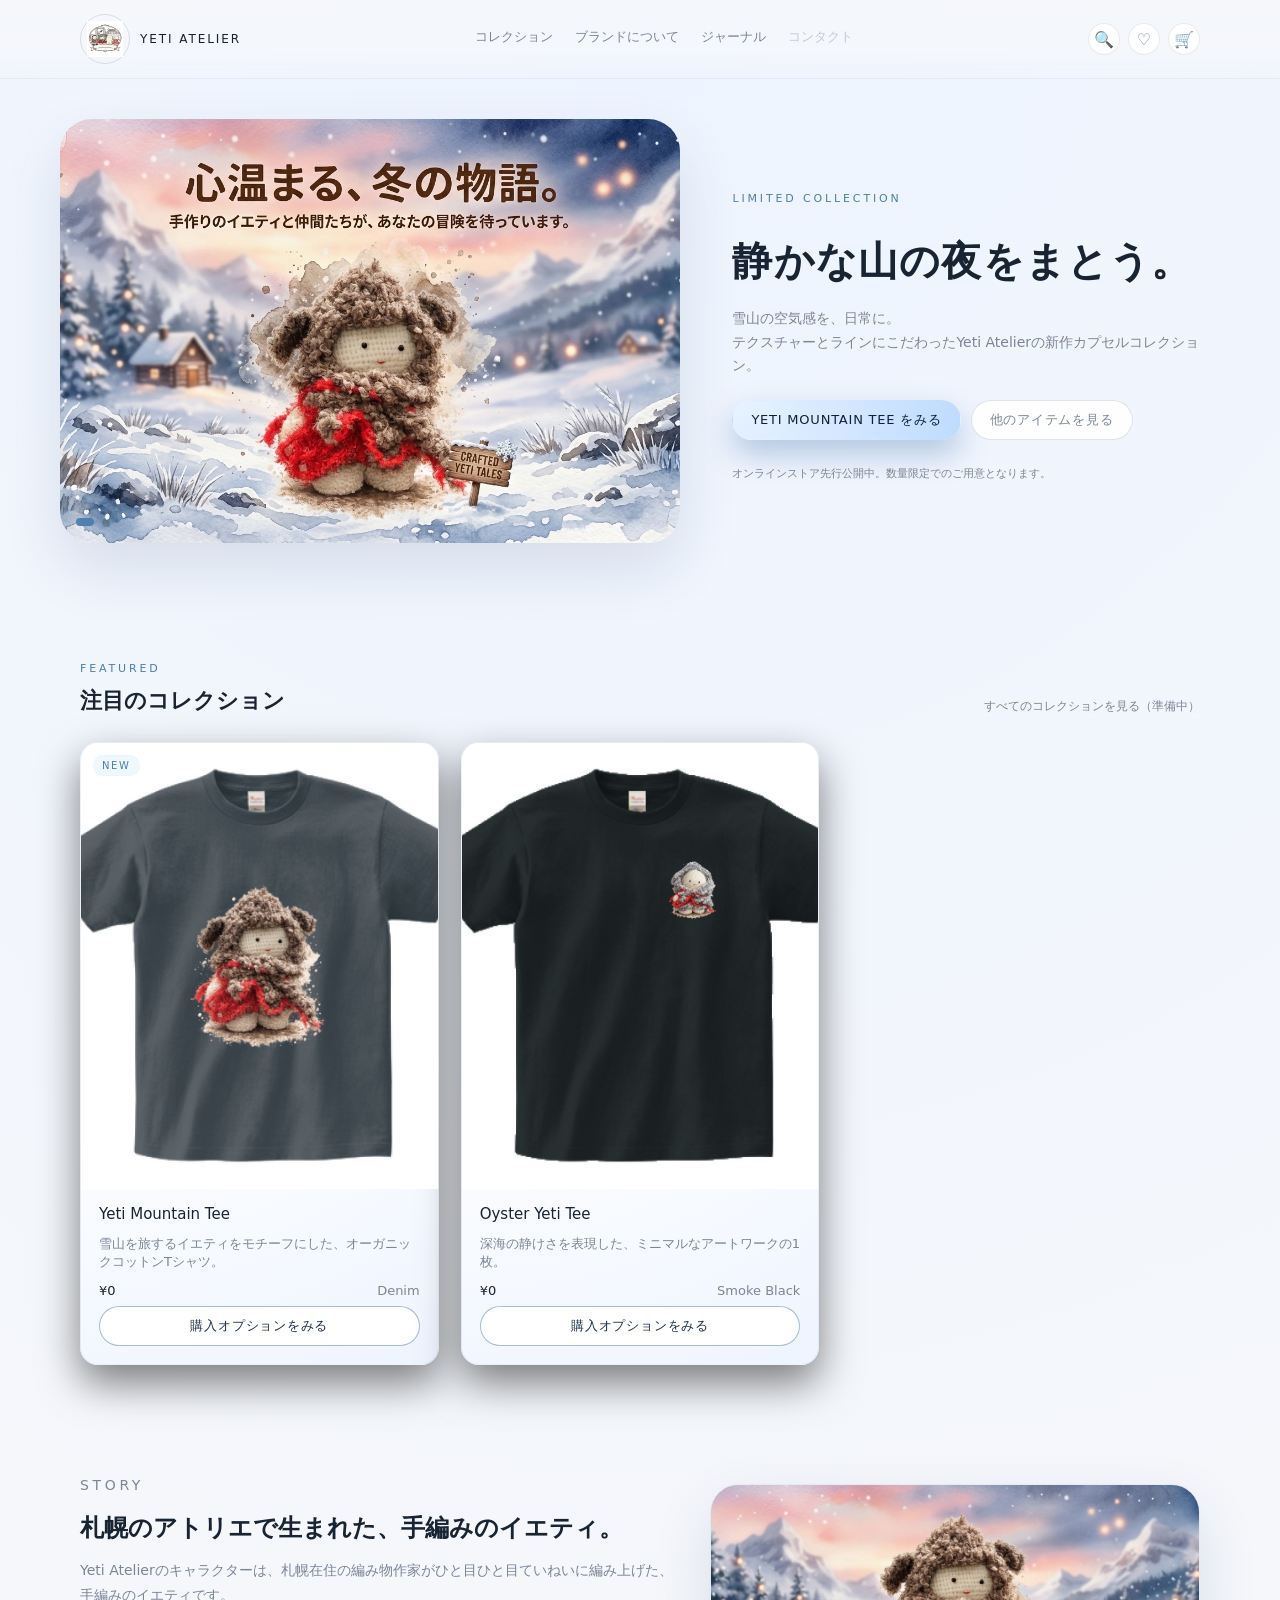
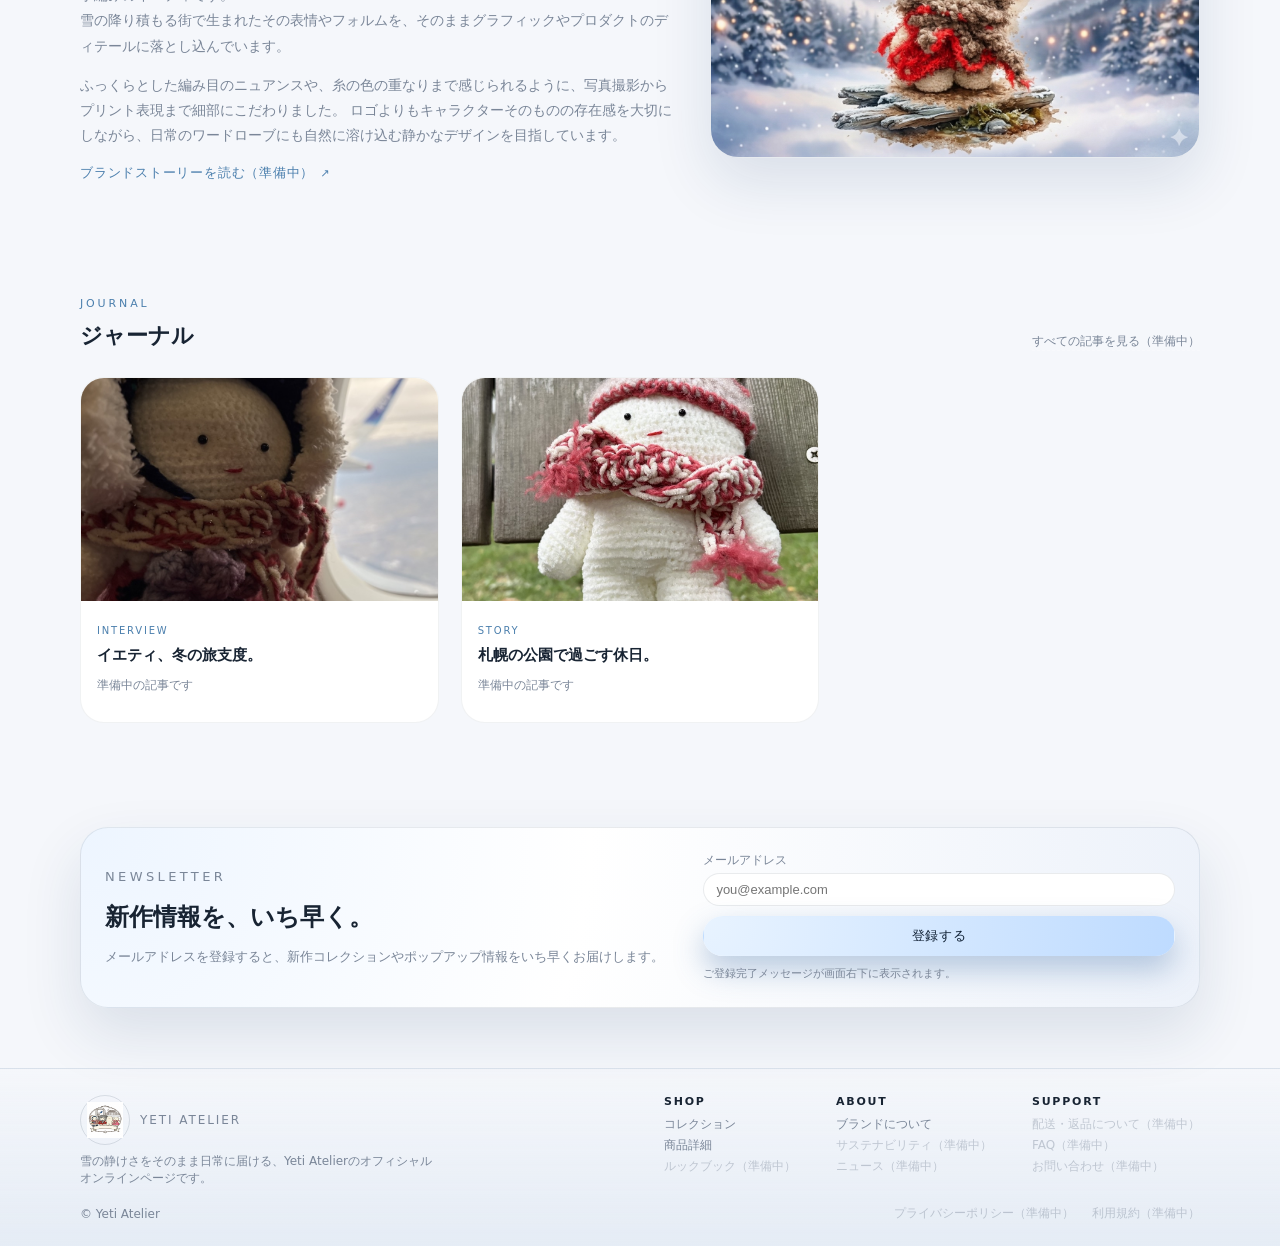
==== commit e9d2cae2: "Add files via upload" ====
--- a/index.html
+++ b/index.html
@@ -121,15 +121,14 @@
       <div class="container about-grid">
         <div class="about-copy">
           <p class="eyebrow">STORY</p>
-          <h2>山の「静けさ」を、都市へ。</h2>
+          <h2>札幌のアトリエで生まれた、手編みのイエティ。</h2>
           <p>
-            Yeti Atelierは、雪山で過ごす一晩の体験から生まれたブランドです。<br />
-            白と青の階調、空気の密度、足音が吸い込まれる感覚。<br />
-            そのすべてを、プロダクトのディテールに落とし込んでいます。
+            Yeti Atelierのキャラクターは、札幌在住の編み物作家がひと目ひと目ていねいに編み上げた、手編みのイエティです。<br />
+            雪の降り積もる街で生まれたその表情やフォルムを、そのままグラフィックやプロダクトのディテールに落とし込んでいます。
           </p>
           <p>
-            生地選定からパターン設計、プリント表現に至るまで、すべてのプロセスに「長く付き合えるか」という問いを通しています。
-            ロゴが主張しすぎない静かなデザインは、手持ちのワードローブにも違和感なく溶け込みます。
+            ふっくらとした編み目のニュアンスや、糸の色の重なりまで感じられるように、写真撮影からプリント表現まで細部にこだわりました。
+            ロゴよりもキャラクターそのものの存在感を大切にしながら、日常のワードローブにも自然に溶け込む静かなデザインを目指しています。
           </p>
           <a href="#" class="btn-text" aria-disabled="true">ブランドストーリーを読む（準備中）</a>
         </div>
@@ -151,30 +150,20 @@
       <div class="container grid grid-3">
         <article class="journal-card">
           <a href="#" aria-disabled="true">
-            <img src="./img/dummy.png" alt="雪山の風景" loading="lazy" />
+            <img src="./img/yeti_news-image_airplane.png" alt="空港でのイエティ" loading="lazy" />
             <div class="journal-body">
               <p class="journal-tag">INTERVIEW</p>
-              <h3>「静けさ」をデザインするということ。</h3>
+              <h3>イエティ、冬の旅支度。</h3>
               <p class="journal-meta">準備中の記事です</p>
             </div>
           </a>
         </article>
         <article class="journal-card">
           <a href="#" aria-disabled="true">
-            <img src="./img/dummy.png" alt="アトリエの様子" loading="lazy" />
+            <img src="./img/yeti_news-image_park.png" alt="公園でのイエティ" loading="lazy" />
             <div class="journal-body">
               <p class="journal-tag">STORY</p>
-              <h3>山小屋での一夜から始まったブランド。</h3>
-              <p class="journal-meta">準備中の記事です</p>
-            </div>
-          </a>
-        </article>
-        <article class="journal-card">
-          <a href="#" aria-disabled="true">
-            <img src="./img/dummy.png" alt="テキスタイルのディテール" loading="lazy" />
-            <div class="journal-body">
-              <p class="journal-tag">MATERIAL</p>
-              <h3>選び抜いた生地とプリント表現。</h3>
+              <h3>札幌の公園で過ごす休日。</h3>
               <p class="journal-meta">準備中の記事です</p>
             </div>
           </a>
--- a/styles.css
+++ b/styles.css
@@ -87,8 +87,8 @@
 }
 
 .logo-mark {
-  width: 28px;
-  height: 28px;
+  width: 50px;
+  height: 50px;
   border-radius: 999px;
   border: 1px solid rgba(14, 32, 63, 0.12);
   display: inline-flex;
@@ -99,8 +99,8 @@
 }
 
 .logo-icon {
-  width: 20px;
-  height: 20px;
+  width: 36px;
+  height: 36px;
   display: block;
 }
 
@@ -1043,22 +1043,24 @@
 }
 
 .spec-list {
-  list-style: none;
-  padding: 0;
-  margin: 0 0 6px;
+  margin: 0 0 8px;
+}
+
+.spec-row {
   display: flex;
   flex-direction: column;
-  gap: 4px;
-}
-
-.spec-list li {
-  display: flex;
-  justify-content: space-between;
-  gap: 16px;
-}
-
-.spec-list span:first-child {
-  color: var(--text-muted);
+  gap: 2px;
+  padding-block: 4px;
+}
+
+.spec-row dt {
+  font-size: 12px;
+  color: var(--text-muted);
+}
+
+.spec-row dd {
+  margin: 0;
+  font-size: 13px;
 }
 
 .section-related {
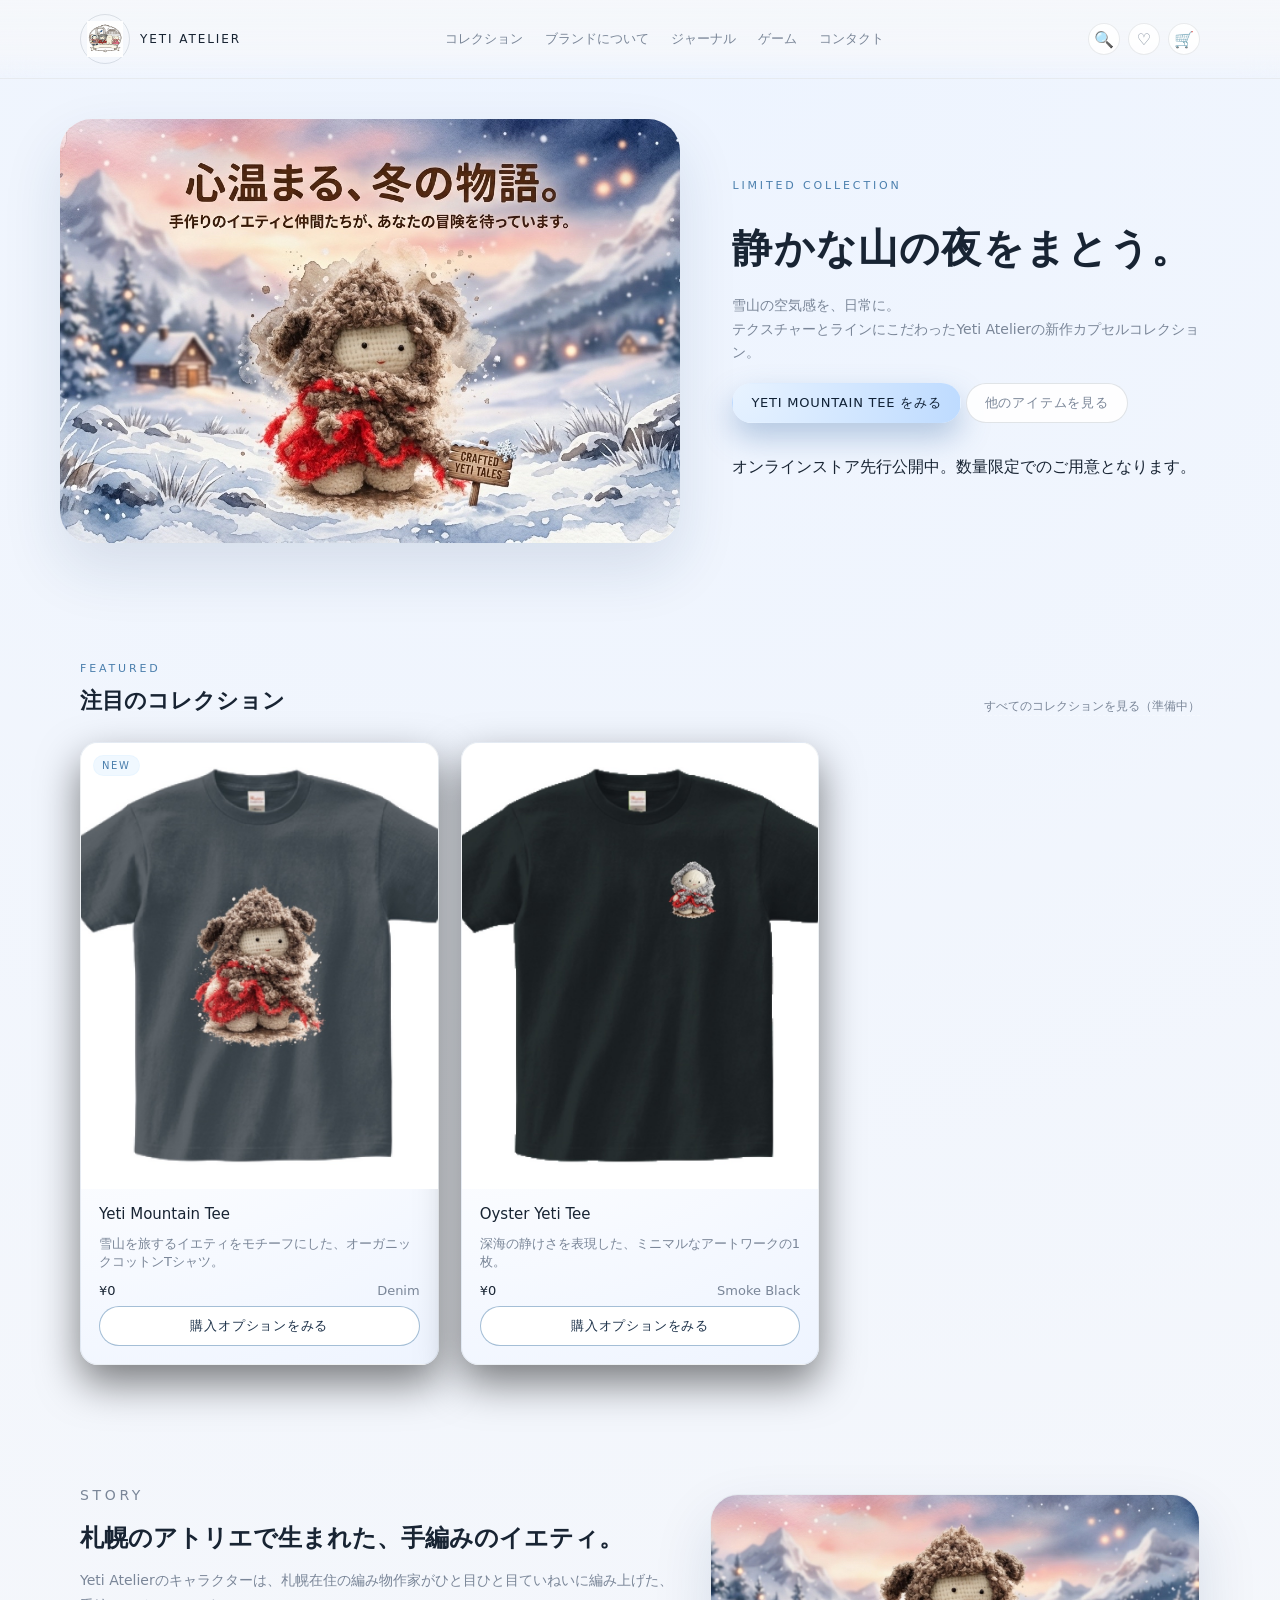
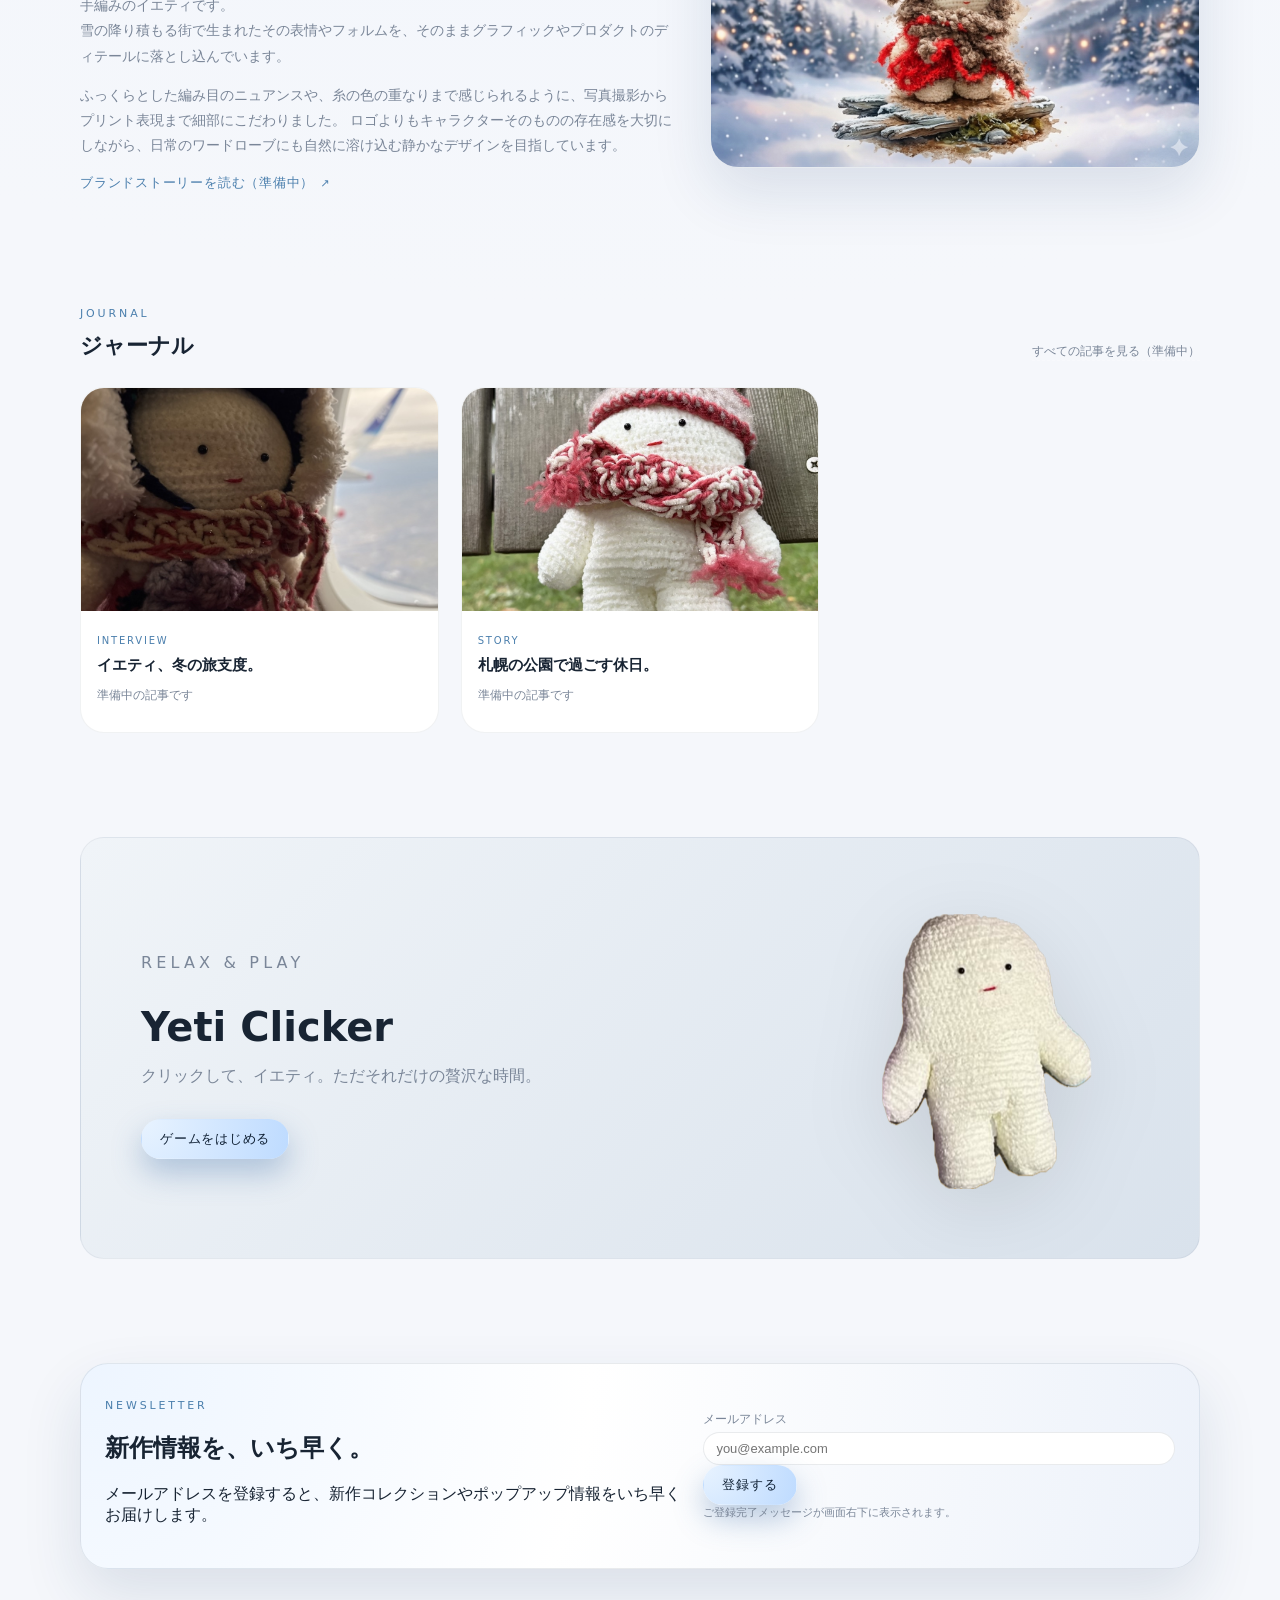
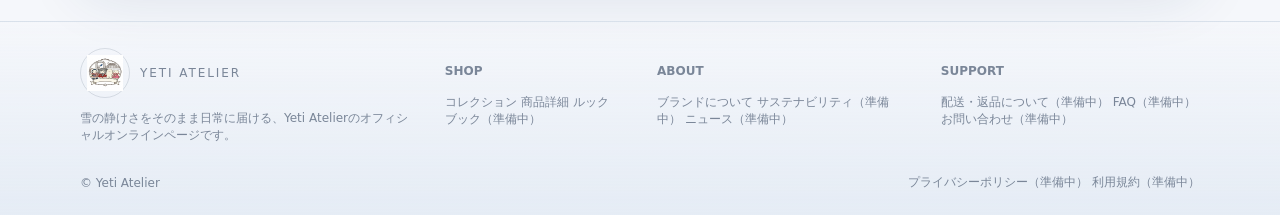
==== commit d3408e2a: "Add files via upload" ====
--- a/index.html
+++ b/index.html
@@ -20,6 +20,7 @@
         <a href="#collections">コレクション</a>
         <a href="#about">ブランドについて</a>
         <a href="#journal">ジャーナル</a>
+        <a href="./game.html">ゲーム</a>
         <a href="#contact" aria-disabled="true" class="nav-disabled" title="現在準備中です">コンタクト</a>
       </nav>
       <div class="header-actions">
@@ -171,6 +172,23 @@
       </div>
     </section>
 
+    <!-- GAME BANNER -->
+    <section class="section section-game-banner">
+      <div class="container">
+        <a href="./game.html" class="game-banner-card">
+          <div class="game-banner-content">
+            <p class="eyebrow">RELAX & PLAY</p>
+            <h2>Yeti Clicker</h2>
+            <p>クリックして、イエティ。ただそれだけの贅沢な時間。</p>
+            <span class="btn btn-primary">ゲームをはじめる</span>
+          </div>
+          <div class="game-banner-media">
+            <img src="./img/for_game_yeti.png" alt="Game Yeti" loading="lazy" />
+          </div>
+        </a>
+      </div>
+    </section>
+
     <!-- NEWSLETTER / CTA -->
     <section id="contact" class="section section-cta">
       <div class="container cta-inner">
--- a/styles.css
+++ b/styles.css
@@ -1,1224 +1,6 @@
-:root {
-  --bg: #f5f7fb;
-  --bg-soft: #e7edf7;
-  --bg-elevated: #ffffff;
-  --border-subtle: rgba(14, 32, 63, 0.09);
-  --accent: #d5ecff;
-  --accent-strong: #4b7fad;
-  --accent-soft: rgba(116, 163, 201, 0.14);
-  --text: #182433;
-  --text-muted: #7a8698;
-  --danger: #ff6b81;
-  --radius-lg: 18px;
-  --radius-md: 12px;
-  --radius-sm: 999px;
-  --shadow-soft: 0 28px 80px rgba(0, 0, 0, 0.7);
-  --shadow-subtle: 0 18px 40px rgba(0, 0, 0, 0.5);
-  --transition-fast: 160ms ease-out;
-  --transition-med: 220ms ease-out;
-  --container: min(1120px, 100% - 40px);
-}
-
-*,
-*::before,
-*::after {
-  box-sizing: border-box;
-}
-
-html,
-body {
-  margin: 0;
-  padding: 0;
-}
-
-body {
-  font-family: system-ui, -apple-system, BlinkMacSystemFont, "SF Pro Text",
-    "Hiragino Sans", "Noto Sans JP", sans-serif;
-  background: radial-gradient(circle at top, #edf4ff 0, #f5f7fb 55%);
-  color: var(--text);
-  -webkit-font-smoothing: antialiased;
-}
-
-img {
-  max-width: 100%;
-  display: block;
-}
-
-a {
-  color: inherit;
-  text-decoration: none;
-}
-
-button {
-  font: inherit;
-}
-
-.container {
-  width: var(--container);
-  margin-inline: auto;
-}
-
-.site-header {
-  position: sticky;
-  top: 0;
-  z-index: 40;
-  backdrop-filter: blur(18px);
-  background: linear-gradient(
-    to bottom,
-    rgba(245, 247, 251, 0.96),
-    rgba(245, 247, 251, 0.92),
-    rgba(245, 247, 251, 0.86),
-    rgba(245, 247, 251, 0)
-  );
-  border-bottom: 1px solid rgba(14, 32, 63, 0.06);
-}
-
-.header-inner {
-  display: flex;
-  align-items: center;
-  justify-content: space-between;
-  padding: 14px 0;
-}
-
-.logo {
-  display: inline-flex;
-  align-items: center;
-  gap: 10px;
-}
-
-.logo-mark {
-  width: 50px;
-  height: 50px;
-  border-radius: 999px;
-  border: 1px solid rgba(14, 32, 63, 0.12);
-  display: inline-flex;
-  align-items: center;
-  justify-content: center;
-  font-size: 15px;
-  font-weight: 600;
-}
-
-.logo-icon {
-  width: 36px;
-  height: 36px;
-  display: block;
-}
-
-.logo-text {
-  letter-spacing: 0.16em;
-  text-transform: uppercase;
-  font-size: 12px;
-}
-
-.nav-primary {
-  display: flex;
-  align-items: center;
-  gap: 22px;
-  font-size: 13px;
-  color: var(--text-muted);
-}
-
-.nav-primary a {
-  position: relative;
-  padding-bottom: 4px;
-}
-
-.nav-primary a::after {
-  content: "";
-  position: absolute;
-  left: 0;
-  bottom: 0;
-  width: 0;
-  height: 1.5px;
-  background: linear-gradient(90deg, #4b7fad, #9fc8ff);
-  transition: width var(--transition-med);
-}
-
-.nav-primary a:hover::after {
-  width: 100%;
-}
-
-.nav-disabled {
-  opacity: 0.4;
-  cursor: default;
-}
-
-.header-actions {
-  display: flex;
-  align-items: center;
-  gap: 8px;
-}
-
-.icon-button {
-  width: 32px;
-  height: 32px;
-  border-radius: 999px;
-  border: 1px solid var(--border-subtle);
-  background: rgba(255, 255, 255, 0.9);
-  color: var(--text-muted);
-  display: inline-flex;
-  align-items: center;
-  justify-content: center;
-  cursor: pointer;
-  transition: background var(--transition-fast), border-color var(--transition-fast),
-    transform var(--transition-fast), color var(--transition-fast);
-}
-
-.icon-button:hover {
-  background: #ffffff;
-  border-color: rgba(14, 32, 63, 0.18);
-  transform: translateY(-1px);
-  color: var(--accent-strong);
-}
-
-.nav-toggle {
-  display: none;
-  flex-direction: column;
-  gap: 4px;
-  width: 30px;
-  height: 30px;
-  border-radius: 999px;
-  align-items: center;
-  justify-content: center;
-  border: 1px solid var(--border-subtle);
-  background: rgba(255, 255, 255, 0.9);
-  cursor: pointer;
-}
-
-.nav-toggle span {
-  width: 14px;
-  height: 1.5px;
-  border-radius: 999px;
-  background: var(--text);
-}
-
-.hero {
-  position: relative;
-  min-height: 520px;
-  display: grid;
-  grid-template-columns: minmax(0, 1.1fr) minmax(0, 0.9fr);
-  margin-inline: auto;
-  max-width: 1200px;
-  padding: 40px 20px 56px;
-  gap: 32px;
-}
-
-.hero-media {
-  position: relative;
-  border-radius: 32px;
-  overflow: hidden;
-  background: #f9fbff;
-  box-shadow: 0 26px 60px rgba(21, 56, 97, 0.12);
-}
-
-.hero-slider {
-  position: relative;
-  width: 100%;
-  height: 100%;
-  min-height: 360px;
-}
-
-.hero-slide {
-  position: absolute;
-  inset: 0;
-  opacity: 0;
-  transition: opacity 600ms ease-out;
-}
-
-.hero-slide img {
-  width: 100%;
-  height: 100%;
-  object-fit: cover;
-}
-
-.hero-slide.is-active {
-  opacity: 1;
-}
-
-.hero-slider-dots {
-  position: absolute;
-  left: 16px;
-  bottom: 16px;
-  display: flex;
-  gap: 8px;
-}
-
-.hero-dot {
-  width: 8px;
-  height: 8px;
-  border-radius: 999px;
-  border: none;
-  padding: 0;
-  background: rgba(24, 36, 51, 0.2);
-  cursor: pointer;
-  transition: background 160ms ease-out, transform 160ms ease-out;
-}
-
-.hero-dot.is-active {
-  width: 18px;
-  background: rgba(75, 127, 173, 0.95);
-  transform: translateY(-1px);
-}
-
-.hero-content {
-  display: flex;
-  flex-direction: column;
-  justify-content: center;
-  gap: 18px;
-}
-
-.eyebrow {
-  font-size: 11px;
-  letter-spacing: 0.26em;
-  text-transform: uppercase;
-  color: var(--accent-strong);
-}
-
-.hero h1 {
-  font-size: clamp(32px, 3.2vw, 40px);
-  letter-spacing: 0.03em;
-  margin: 0;
-}
-
-.hero-lead {
-  margin: 0;
-  color: var(--text-muted);
-  font-size: 14px;
-  line-height: 1.7;
-}
-
-.hero-actions {
-  display: flex;
-  flex-wrap: wrap;
-  gap: 10px;
-  margin-top: 4px;
-}
-
-.hero-note {
-  margin: 8px 0 0;
-  font-size: 11px;
-  color: var(--text-muted);
-}
-
-.btn {
-  border-radius: 999px;
-  border: 1px solid transparent;
-  padding: 10px 18px;
-  font-size: 13px;
-  letter-spacing: 0.06em;
-  text-transform: uppercase;
-  display: inline-flex;
-  align-items: center;
-  justify-content: center;
-  gap: 8px;
-  cursor: pointer;
-  transition: background var(--transition-med), color var(--transition-med),
-    border-color var(--transition-med), box-shadow var(--transition-med), transform 140ms ease-out;
-  white-space: nowrap;
-  background: none;
-  color: var(--text);
-}
-
-.btn-primary {
-  background: radial-gradient(circle at top left, #e8f3ff, #bedbff);
-  color: #102135;
-  box-shadow: 0 14px 30px rgba(63, 113, 170, 0.35);
-}
-
-.btn-primary:hover {
-  transform: translateY(-1px);
-  box-shadow: 0 18px 40px rgba(63, 113, 170, 0.4);
-}
-
-.btn-ghost {
-  border-color: rgba(14, 32, 63, 0.12);
-  background: rgba(255, 255, 255, 0.9);
-  color: var(--text-muted);
-}
-
-.btn-ghost:hover {
-  border-color: rgba(14, 32, 63, 0.22);
-  color: var(--accent-strong);
-  background: #ffffff;
-}
-
-.btn-outline {
-  border-color: rgba(75, 127, 173, 0.5);
-  background: #ffffff;
-  color: #1c3149;
-}
-
-.btn-outline:hover {
-  border-color: rgba(75, 127, 173, 0.9);
-  background: #f2f6fc;
-}
-
-.btn-full {
-  width: 100%;
-}
-
-.btn-text {
-  padding: 0;
-  border: none;
-  background: none;
-  color: var(--accent-strong);
-  font-size: 13px;
-  letter-spacing: 0.06em;
-  text-transform: uppercase;
-  display: inline-flex;
-  align-items: center;
-  gap: 6px;
-  cursor: pointer;
-}
-
-.btn-text::after {
-  content: "↗";
-  font-size: 11px;
-}
-
-.section {
-  padding: 52px 0;
-}
-
-.section-header {
-  display: flex;
-  align-items: flex-end;
-  justify-content: space-between;
-  gap: 20px;
-  margin-bottom: 26px;
-}
-
-.section-header h2 {
-  margin: 6px 0 0;
-  font-size: 22px;
-}
-
-.link-muted {
-  font-size: 12px;
-  color: var(--text-muted);
-  border-bottom: 1px dashed rgba(255, 255, 255, 0.28);
-}
-
-.grid {
-  display: grid;
-  gap: 22px;
-}
-
-.grid-3 {
-  grid-template-columns: repeat(3, minmax(0, 1fr));
-}
-
-.product-card {
-  border-radius: var(--radius-lg);
-  background: radial-gradient(circle at top left, #f7fbff 0, #ffffff 45%, #eef4ff 100%);
-  border: 1px solid rgba(14, 32, 63, 0.06);
-  overflow: hidden;
-  display: flex;
-  flex-direction: column;
-  box-shadow: var(--shadow-subtle);
-}
-
-.product-media {
-  position: relative;
-  display: block;
-  overflow: hidden;
-}
-
-.product-media img {
-  width: 100%;
-  aspect-ratio: 4/5;
-  object-fit: cover;
-  transform: scale(1.02);
-  transition: transform var(--transition-med);
-}
-
-.product-card:hover .product-media img {
-  transform: scale(1.06);
-}
-
-.tag {
-  position: absolute;
-  top: 12px;
-  left: 12px;
-  padding: 4px 8px;
-  font-size: 10px;
-  letter-spacing: 0.16em;
-  border-radius: 999px;
-  text-transform: uppercase;
-}
-
-.tag-new {
-  background: rgba(159, 211, 255, 0.16);
-  color: var(--accent-strong);
-  border: 1px solid rgba(230, 244, 255, 0.7);
-  backdrop-filter: blur(10px);
-}
-
-.product-body {
-  padding: 16px 18px 18px;
-  display: flex;
-  flex-direction: column;
-  gap: 8px;
-}
-
-.product-title {
-  font-size: 15px;
-  margin-bottom: 4px;
-}
-
-.product-title:hover {
-  text-decoration: underline;
-}
-
-.product-desc {
-  margin: 0;
-  font-size: 13px;
-  color: var(--text-muted);
-}
-
-.product-meta {
-  display: flex;
-  justify-content: space-between;
-  align-items: baseline;
-  font-size: 13px;
-  margin-top: 4px;
-}
-
-.product-price {
-  font-weight: 500;
-}
-
-.product-color {
-  color: var(--text-muted);
-}
-
-.section-about {
-  padding-top: 42px;
-}
-
-.about-grid {
-  display: grid;
-  grid-template-columns: minmax(0, 1.1fr) minmax(0, 0.9fr);
-  gap: 32px;
-  align-items: center;
-}
-
-.about-copy p {
-  font-size: 14px;
-  color: var(--text-muted);
-  line-height: 1.8;
-}
-
-.about-copy p + p {
-  margin-top: 10px;
-}
-
-.about-copy h2 {
-  margin: 6px 0 14px;
-}
-
-.about-media {
-  border-radius: 28px;
-  overflow: hidden;
-  border: 1px solid rgba(14, 32, 63, 0.06);
-  box-shadow: 0 24px 60px rgba(19, 53, 95, 0.12);
-}
-
-.about-media img {
-  width: 100%;
-  height: 100%;
-  object-fit: cover;
-}
-
-.section-journal .journal-card {
-  border-radius: 24px;
-  overflow: hidden;
-  background: #ffffff;
-  border: 1px solid rgba(14, 32, 63, 0.06);
-  display: flex;
-  flex-direction: column;
-  min-height: 100%;
-}
-
-.journal-card img {
-  width: 100%;
-  aspect-ratio: 4 / 2.5;
-  object-fit: cover;
-}
-
-.journal-body {
-  padding: 14px 16px 16px;
-}
-
-.journal-tag {
-  font-size: 10px;
-  letter-spacing: 0.18em;
-  text-transform: uppercase;
-  color: var(--accent-strong);
-}
-
-.journal-body h3 {
-  font-size: 15px;
-  margin: 6px 0 4px;
-}
-
-.journal-meta {
-  font-size: 12px;
-  color: var(--text-muted);
-}
-
-.section-cta {
-  padding: 52px 0 60px;
-}
-
-.cta-inner {
-  border-radius: 28px;
-  border: 1px solid rgba(14, 32, 63, 0.09);
-  background: radial-gradient(circle at top left, #edf5ff 0, #ffffff 45%, #edf2fa 100%);
-  box-shadow: 0 26px 60px rgba(21, 56, 97, 0.12);
-  padding: 24px 24px 26px;
-  display: grid;
-  grid-template-columns: minmax(0, 1.1fr) minmax(0, 0.9fr);
-  gap: 22px;
-  align-items: center;
-}
-
-.cta-copy h2 {
-  margin: 6px 0 10px;
-}
-
-.cta-copy p {
-  font-size: 13px;
-  color: var(--text-muted);
-  line-height: 1.7;
-}
-
-.cta-form {
-  display: flex;
-  flex-direction: column;
-  gap: 10px;
-}
-
-.field {
-  display: flex;
-  flex-direction: column;
-  gap: 4px;
-}
-
-.field-label {
-  font-size: 12px;
-  color: var(--text-muted);
-}
-
-.field-label-inline {
-  display: inline-flex;
-  align-items: center;
-  justify-content: space-between;
-  gap: 12px;
-}
-
-.field input[type="email"],
-.field input[type="text"],
-.field input[type="number"] {
-  border-radius: 999px;
-  border: 1px solid var(--border-subtle);
-  padding: 8px 12px;
-  font-size: 13px;
-  background: #ffffff;
-  color: var(--text);
-  outline: none;
-  transition: border-color var(--transition-fast), box-shadow var(--transition-fast),
-    background var(--transition-fast);
-}
-
-.field input:focus-visible {
-  border-color: rgba(159, 211, 255, 0.9);
-  box-shadow: 0 0 0 1px rgba(159, 211, 255, 0.6);
-  background: #ffffff;
-}
-
-.field-note {
-  margin: 0;
-  font-size: 11px;
-  color: var(--text-muted);
-}
-
-.site-footer {
-  border-top: 1px solid rgba(14, 32, 63, 0.06);
-  padding: 26px 0 24px;
-  background: linear-gradient(to top, #e5ecf5, transparent);
-  font-size: 12px;
-  color: var(--text-muted);
-}
-
-.footer-top {
-  display: flex;
-  justify-content: space-between;
-  gap: 32px;
-  align-items: flex-start;
-}
-
-.footer-logo {
-  margin-bottom: 8px;
-}
-
-.footer-copy {
-  margin: 0;
-  max-width: 360px;
-}
-
-.footer-columns {
-  display: flex;
-  gap: 40px;
-}
-
-.footer-col {
-  display: flex;
-  flex-direction: column;
-  gap: 4px;
-}
-
-.footer-col h4 {
-  font-size: 11px;
-  letter-spacing: 0.16em;
-  text-transform: uppercase;
-  margin: 0 0 4px;
-  color: var(--text);
-}
-
-.footer-col a {
-  font-size: 12px;
-}
-
-.footer-link-disabled {
-  opacity: 0.4;
-}
-
-.footer-bottom {
-  margin-top: 18px;
-  display: flex;
-  justify-content: space-between;
-  align-items: center;
-  gap: 18px;
-}
-
-.footer-bottom-links {
-  display: flex;
-  gap: 18px;
-}
-
-.toast {
-  position: fixed;
-  right: 20px;
-  bottom: 20px;
-  max-width: 320px;
-  padding: 10px 14px;
-  background: rgba(255, 255, 255, 0.98);
-  border-radius: 999px;
-  border: 1px solid rgba(14, 32, 63, 0.14);
-  box-shadow: 0 16px 40px rgba(21, 56, 97, 0.2);
-  font-size: 12px;
-  color: var(--text-muted);
-  transform: translateY(150%);
-  opacity: 0;
-  transition: transform var(--transition-med), opacity var(--transition-med);
-  z-index: 60;
-}
-
-.toast.is-visible {
-  transform: translateY(0);
-  opacity: 1;
-}
-
-.modal-backdrop {
-  position: fixed;
-  inset: 0;
-  background: rgba(7, 24, 46, 0.28);
-  display: flex;
-  align-items: center;
-  justify-content: center;
-  opacity: 0;
-  pointer-events: none;
-  transition: opacity var(--transition-med);
-  z-index: 55;
-}
-
-.modal-backdrop.is-open {
-  opacity: 1;
-  pointer-events: auto;
-}
-
-.modal {
-  width: min(420px, 100% - 40px);
-  background: radial-gradient(circle at top left, #eff5ff 0, #ffffff 55%);
-  border-radius: 24px;
-  border: 1px solid rgba(14, 32, 63, 0.12);
-  box-shadow: 0 26px 60px rgba(21, 56, 97, 0.2);
-  position: relative;
-  transform: translateY(12px);
-  opacity: 0;
-  transition: transform var(--transition-med), opacity var(--transition-med);
-}
-
-.modal-backdrop.is-open .modal {
-  transform: translateY(0);
-  opacity: 1;
-}
-
-.modal-body {
-  padding: 24px 22px 20px;
-}
-
-.modal-body h2 {
-  margin: 6px 0 10px;
-}
-
-.modal-body p {
-  font-size: 13px;
-  color: var(--text-muted);
-  line-height: 1.7;
-}
-
-.modal-close {
-  position: absolute;
-  right: 10px;
-  top: 10px;
-  width: 26px;
-  height: 26px;
-  border-radius: 999px;
-  border: 1px solid var(--border-subtle);
-  background: rgba(255, 255, 255, 0.95);
-  color: var(--text-muted);
-  cursor: pointer;
-}
-
-.modal-ok {
-  margin-top: 12px;
-}
-
-.product-page .hero,
-.product-page .section-about {
-  padding-top: 32px;
-}
-
-.product-main {
-  padding: 36px 0 40px;
-}
-
-.product-layout {
-  display: grid;
-  grid-template-columns: minmax(0, 1.1fr) minmax(0, 0.9fr);
-  gap: 34px;
-  align-items: flex-start;
-}
-
-.product-gallery {
-  position: sticky;
-  top: 84px;
-  display: flex;
-  flex-direction: column;
-  gap: 10px;
-}
-
-.product-gallery-main {
-  border-radius: 30px;
-  overflow: hidden;
-  border: 1px solid rgba(14, 32, 63, 0.08);
-  background: #ffffff;
-  position: relative;
-}
-
-.product-gallery-main img {
-  width: 100%;
-  aspect-ratio: 4/5;
-  object-fit: cover;
-}
-
-.gallery-tag {
-  top: 14px;
-  left: 14px;
-}
-
-.product-gallery-thumbs {
-  display: grid;
-  grid-template-columns: repeat(4, minmax(0, 1fr));
-  gap: 8px;
-}
-
-.thumb {
-  padding: 0;
-  border-radius: 18px;
-  overflow: hidden;
-  border: 1px solid rgba(14, 32, 63, 0.08);
-  background: #f2f5fb;
-  cursor: pointer;
-  transition: border-color var(--transition-fast), transform var(--transition-fast), opacity var(--transition-fast);
-}
-
-.thumb img {
-  width: 100%;
-  aspect-ratio: 4/5;
-  object-fit: cover;
-}
-
-.thumb:hover {
-  border-color: rgba(75, 127, 173, 0.75);
-  transform: translateY(-1px);
-}
-
-.thumb.is-active {
-  border-color: rgba(75, 127, 173, 0.95);
-}
-
-.product-details {
-  padding-top: 4px;
-}
-
-.product-detail-price {
-  margin: 6px 0 10px;
-  font-size: 18px;
-}
-
-.product-detail-price span {
-  font-size: 12px;
-  color: var(--text-muted);
-  margin-left: 4px;
-}
-
-.product-detail-lead {
-  font-size: 14px;
-  line-height: 1.8;
-  color: var(--text-muted);
-}
-
-.product-options {
-  margin-top: 12px;
-  display: flex;
-  flex-direction: column;
-  gap: 12px;
-}
-
-.chip-group {
-  display: flex;
-  flex-wrap: wrap;
-  gap: 8px;
-}
-
-.chip {
-  border-radius: 999px;
-  border: 1px solid var(--border-subtle);
-  padding: 6px 13px;
-  font-size: 12px;
-  background: #ffffff;
-  color: var(--text-muted);
-  cursor: pointer;
-  transition: border-color var(--transition-fast), background var(--transition-fast),
-    color var(--transition-fast), transform var(--transition-fast);
-}
-
-.chip:hover {
-  border-color: rgba(75, 127, 173, 0.5);
-  transform: translateY(-0.5px);
-}
-
-.chip.is-selected {
-  border-color: rgba(75, 127, 173, 0.95);
-  background: rgba(75, 127, 173, 0.96);
-  color: #ffffff;
-  box-shadow: 0 8px 18px rgba(63, 113, 170, 0.35);
-}
-
-.link-small {
-  border: none;
-  background: none;
-  padding: 0;
-  font-size: 11px;
-  color: var(--accent-strong);
-  cursor: pointer;
-}
-
-.quantity-stepper {
-  display: inline-flex;
-  align-items: center;
-  gap: 0;
-  border-radius: 999px;
-  border: 1px solid var(--border-subtle);
-  overflow: hidden;
-  background: #ffffff;
-}
-
-.quantity-stepper input {
-  width: 46px;
-  border: none;
-  background: transparent;
-  text-align: center;
-  color: var(--text);
-  font-size: 13px;
-}
-
-.qty-btn {
-  width: 28px;
-  height: 28px;
-  border: none;
-  background: none;
-  color: var(--text-muted);
-  cursor: pointer;
-}
-
-.qty-btn:hover {
-  background: #f2f6fc;
-  color: var(--accent-strong);
-}
-
-.product-cta {
-  margin-top: 14px;
-  display: flex;
-  flex-direction: column;
-  gap: 8px;
-}
-
-.product-cta-note {
-  margin: 0;
-  font-size: 11px;
-  color: var(--text-muted);
-}
-
-.product-accordion {
-  margin-top: 16px;
-  border-radius: 18px;
-  border: 1px solid rgba(14, 32, 63, 0.08);
-  background: #ffffff;
-  overflow: hidden;
-}
-
-.product-accordion details {
-  border-bottom: 1px solid rgba(14, 32, 63, 0.06);
-}
-
-.product-accordion details:last-of-type {
-  border-bottom: none;
-}
-
-.product-accordion summary {
-  list-style: none;
-  cursor: pointer;
-  padding: 10px 14px;
-  font-size: 13px;
-  display: flex;
-  align-items: center;
-  justify-content: space-between;
-}
-
-.product-accordion summary::-webkit-details-marker {
-  display: none;
-}
-
-.product-accordion summary::after {
-  content: "＋";
-  font-size: 12px;
-  color: var(--text-muted);
-}
-
-.product-accordion details[open] summary::after {
-  content: "－";
-}
-
-.accordion-body {
-  padding: 0 14px 12px;
-  font-size: 13px;
-  color: var(--text-muted);
-}
-
-.accordion-body p {
-  margin: 0 0 6px;
-}
-
-.accordion-body ul {
-  margin: 0;
-  padding-left: 18px;
-}
-
-.accordion-body li + li {
-  margin-top: 2px;
-}
-
-.spec-list {
-  margin: 0 0 8px;
-}
-
-.spec-row {
-  display: flex;
-  flex-direction: column;
-  gap: 2px;
-  padding-block: 4px;
-}
-
-.spec-row dt {
-  font-size: 12px;
-  color: var(--text-muted);
-}
-
-.spec-row dd {
-  margin: 0;
-  font-size: 13px;
-}
-
-.section-related {
-  padding-top: 0;
-  padding-bottom: 60px;
-}
-
-.size-table {
-  width: 100%;
-  border-collapse: collapse;
-  font-size: 12px;
-  margin-top: 8px;
-}
-
-.size-table th,
-.size-table td {
-  padding: 6px 8px;
-  border-bottom: 1px solid rgba(14, 32, 63, 0.06);
-}
-
-.size-table th {
-  text-align: left;
-  font-weight: 500;
-}
-
-.size-note {
-  font-size: 11px;
-  color: var(--text-muted);
-  margin-top: 8px;
-}
-
-@media (max-width: 900px) {
-  .hero {
-    grid-template-columns: minmax(0, 1fr);
-    padding-top: 24px;
-  }
-
-  .hero-media {
-    order: -1;
-    height: 400px;
-  }
-
-  .hero-content {
-    padding-inline: 0;
-  }
-
-  .section {
-    padding: 40px 0;
-  }
-
-  .section-about .about-grid {
-    grid-template-columns: minmax(0, 1fr);
-  }
-
-  .about-media {
-    max-width: 520px;
-    margin-inline: auto;
-  }
-
-  .cta-inner {
-    grid-template-columns: minmax(0, 1fr);
-  }
-
-  .product-layout {
-    grid-template-columns: minmax(0, 1fr);
-  }
-
-  .product-gallery {
-    position: static;
-  }
-
-  .grid-3 {
-    grid-template-columns: repeat(2, minmax(0, 1fr));
-  }
-
-  .footer-top {
-    flex-direction: column;
-  }
-}
-
-@media (max-width: 720px) {
-  .header-inner {
-    padding-inline: 0;
-  }
-
-  .nav-primary {
-    position: absolute;
-    inset: 54px 20px auto;
-    padding: 12px;
-    border-radius: 18px;
-    border: 1px solid rgba(14, 32, 63, 0.16);
-    background: rgba(245, 247, 251, 0.98);
-    flex-direction: column;
-    align-items: flex-start;
-    gap: 10px;
-    transform: translateY(-16px);
-    opacity: 0;
-    pointer-events: none;
-    transition: opacity var(--transition-med), transform var(--transition-med);
-  }
-
-  .nav-primary.is-open {
-    transform: translateY(0);
-    opacity: 1;
-    pointer-events: auto;
-  }
-
-  .nav-toggle {
-    display: inline-flex;
-  }
-
-  .hero {
-    padding-inline: 16px;
-  }
-
-  .section,
-  .section-cta,
-  .product-main,
-  .section-related {
-    padding-inline: 0;
-  }
-
-  .container {
-    width: min(100% - 28px, 720px);
-  }
-
-  .grid-3 {
-    grid-template-columns: minmax(0, 1fr);
-  }
-
-  .footer-columns {
-    gap: 20px;
-  }
-
-  .toast {
-    left: 16px;
-    right: 16px;
-    max-width: none;
-  }
-}
-
-@media (max-width: 520px) {
-  .product-gallery-thumbs {
-    grid-template-columns: repeat(4, minmax(0, 1fr));
-    overflow-x: auto;
-  }
-
-  .product-main {
-    padding-top: 26px;
-  }
-
-  .site-footer {
-    padding-bottom: 18px;
-  }
-
-  .footer-bottom {
-    flex-direction: column;
-    align-items: flex-start;
-  }
-}
-
+@import url("./css/base.css");
+@import url("./css/layout.css");
+@import url("./css/components.css");
+@import url("./css/pages.css");
+@import url("./css/product.css");
+@import url("./css/responsive.css");
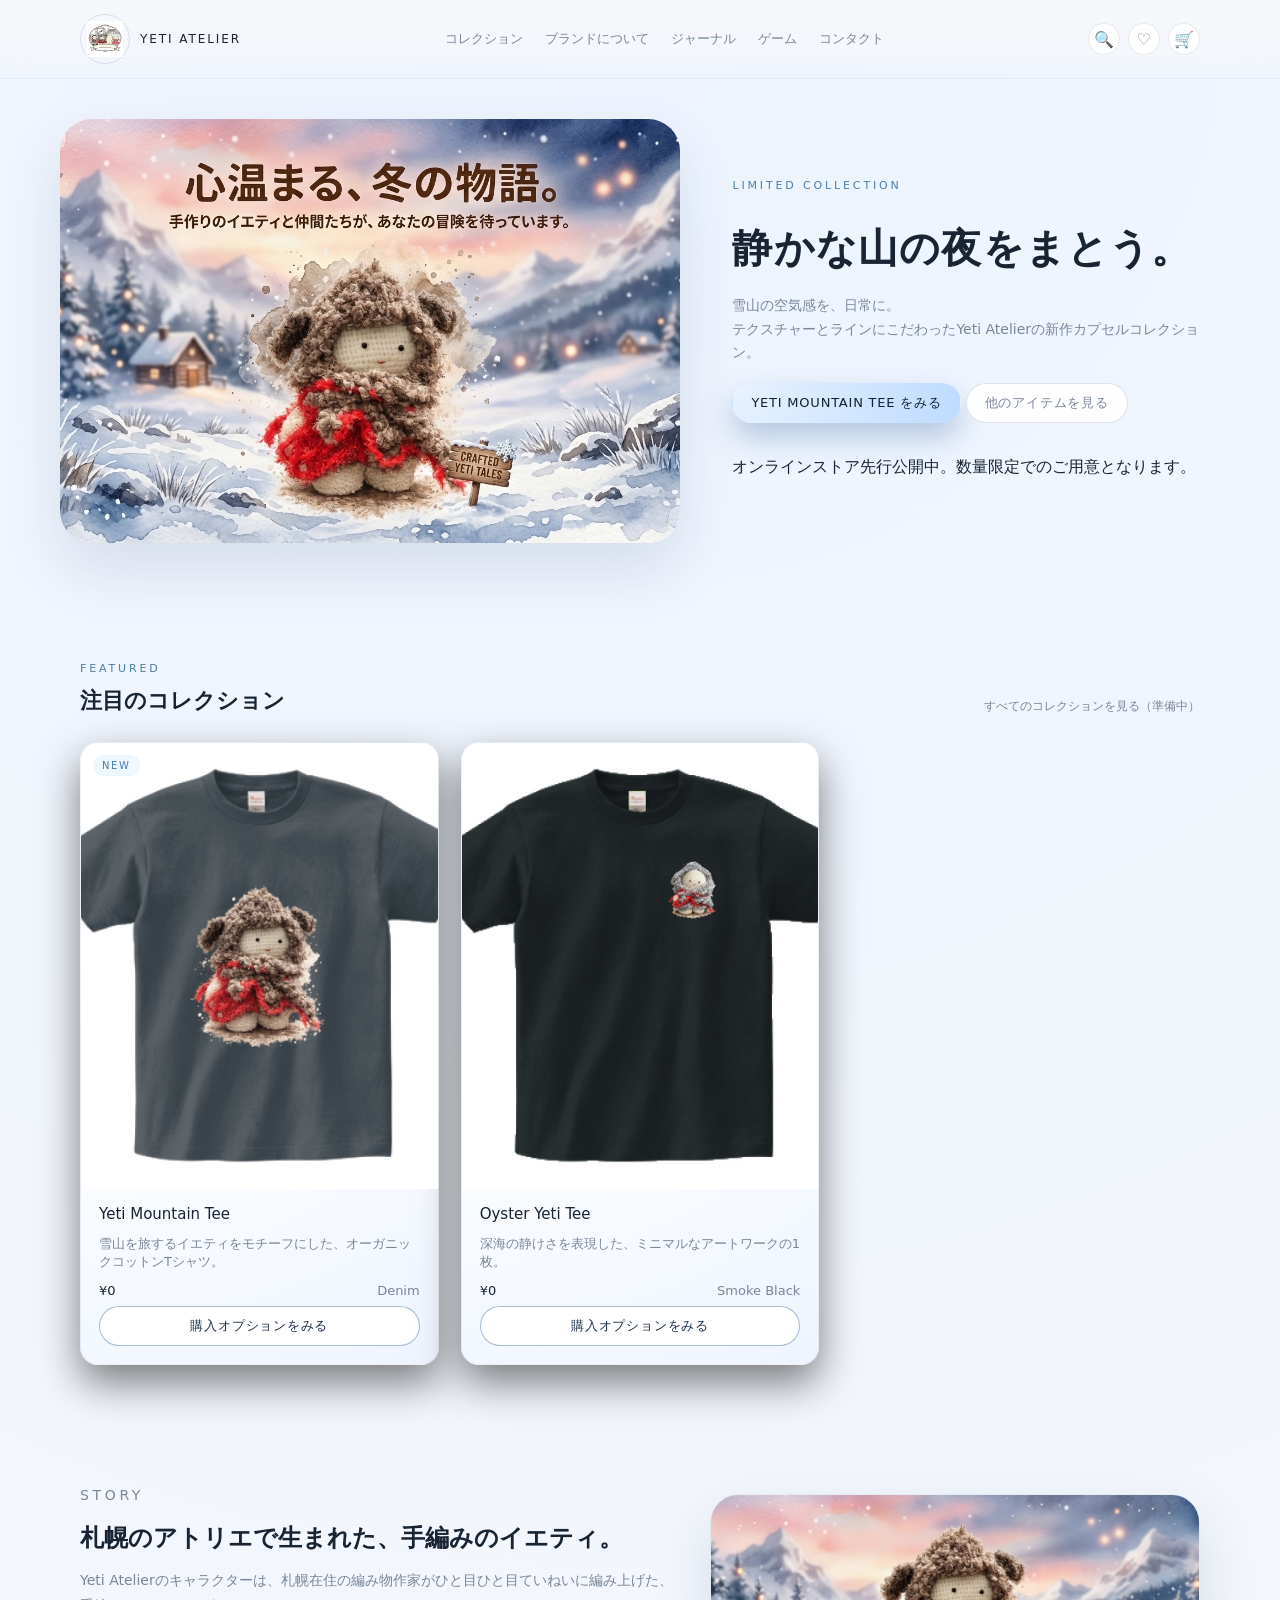
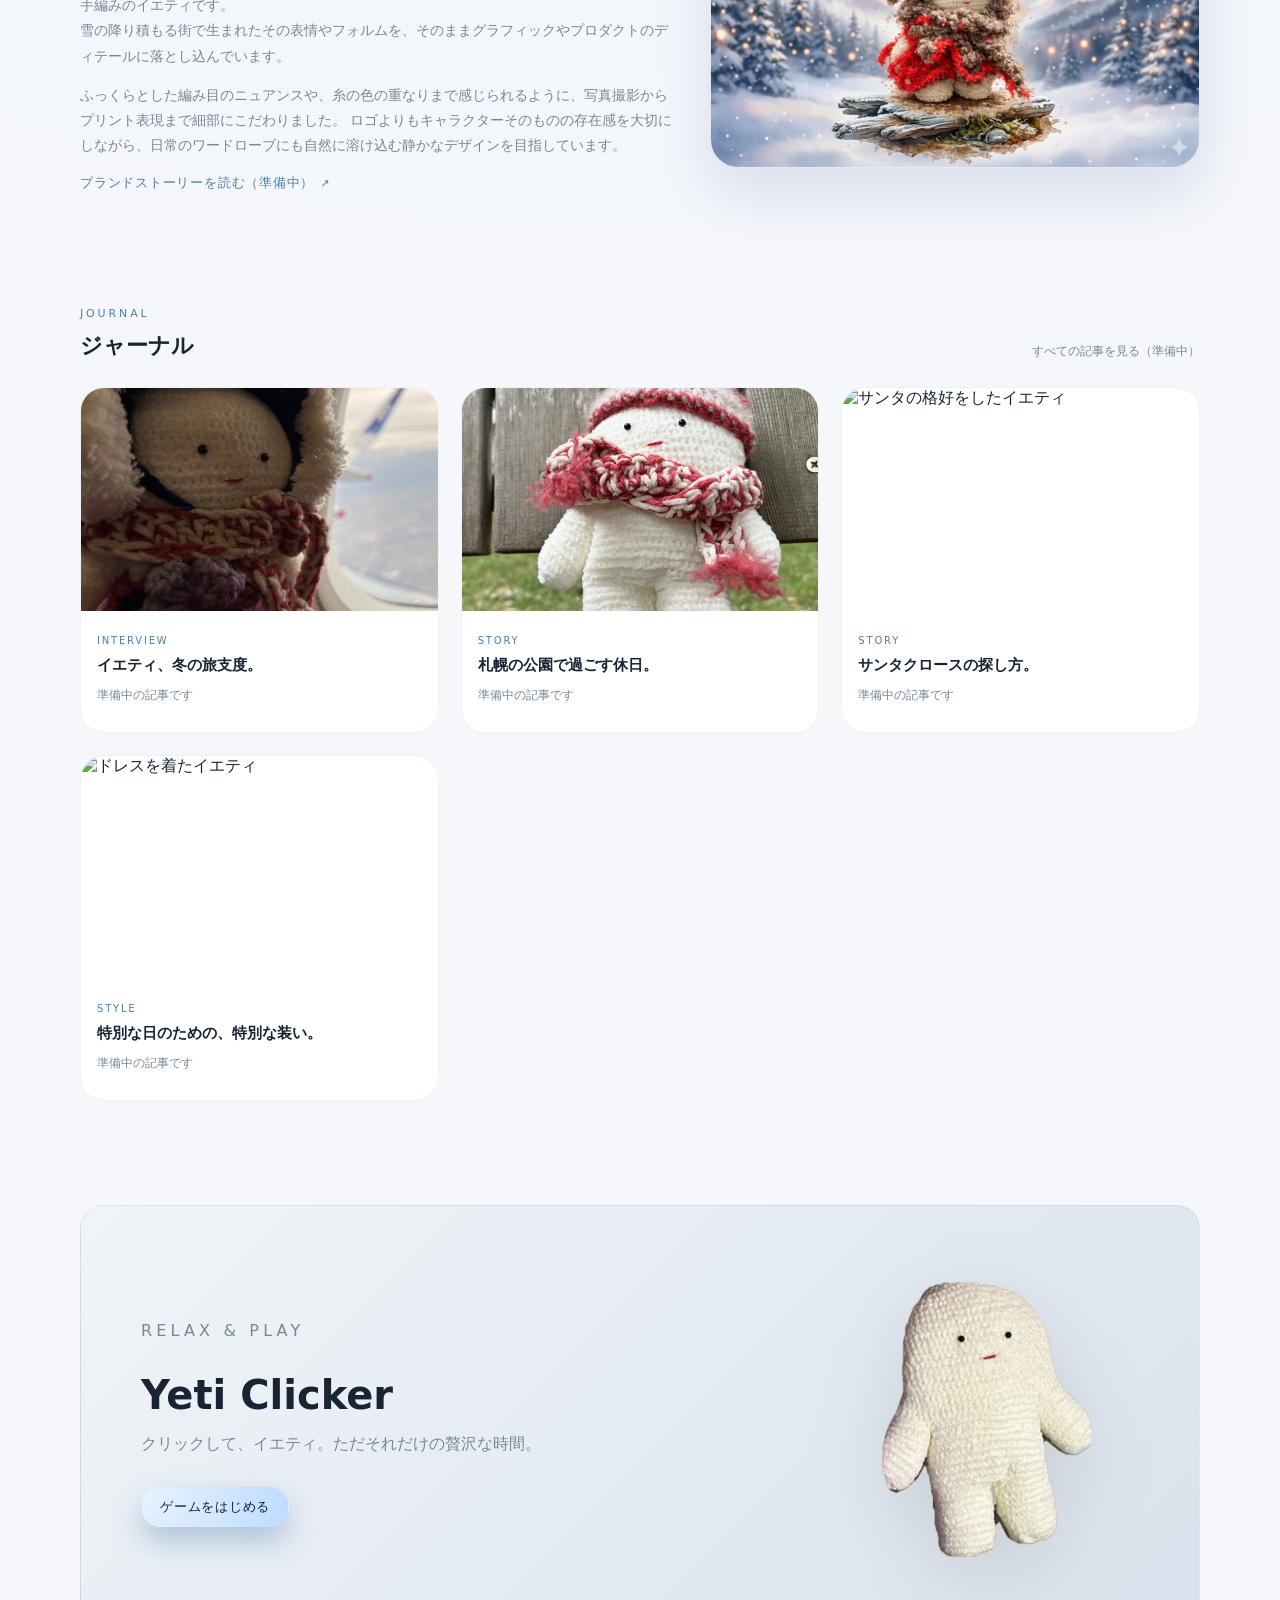
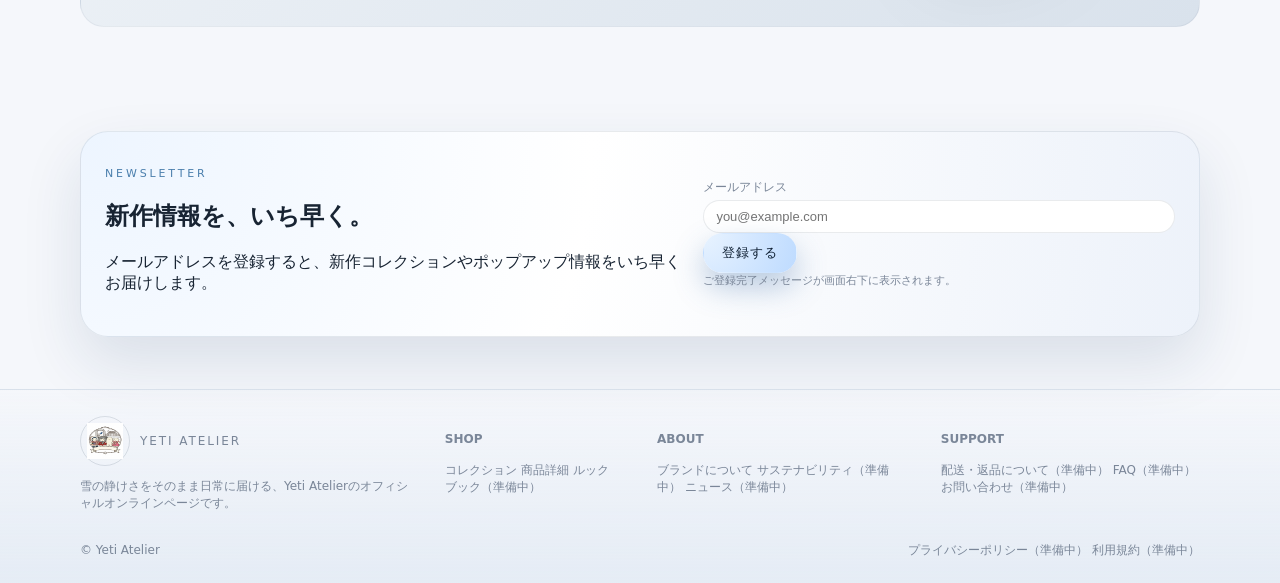
==== commit 5c51a2e6: "GEME機能のアップデート 課金機能の追加！  新しいイエティ記事を追加" ====
--- a/index.html
+++ b/index.html
@@ -1,5 +1,6 @@
 <!DOCTYPE html>
 <html lang="ja">
+
 <head>
   <meta charset="UTF-8" />
   <meta name="viewport" content="width=device-width, initial-scale=1.0" />
@@ -7,6 +8,7 @@
   <meta name="description" content="Yeti Atelierは、雪の空気感をまとうライフスタイルブランド。こだわりのプロダクトを、美しい写真と共にお届けします。" />
   <link rel="stylesheet" href="./styles.css" />
 </head>
+
 <body>
   <header class="site-header">
     <div class="container header-inner">
@@ -169,6 +171,28 @@
             </div>
           </a>
         </article>
+        <!-- New Santa Article -->
+        <article class="journal-card">
+          <a href="#" aria-disabled="true">
+            <img src="./img/yeti_news-image_santa.jpg" alt="サンタの格好をしたイエティ" loading="lazy" />
+            <div class="journal-body">
+              <p class="journal-tag">STORY</p>
+              <h3>サンタクロースの探し方。</h3>
+              <p class="journal-meta">準備中の記事です</p>
+            </div>
+          </a>
+        </article>
+        <!-- New Dress Article -->
+        <article class="journal-card">
+          <a href="#" aria-disabled="true">
+            <img src="./img/yeti_news-image_more.jpg" alt="ドレスを着たイエティ" loading="lazy" />
+            <div class="journal-body">
+              <p class="journal-tag">STYLE</p>
+              <h3>特別な日のための、特別な装い。</h3>
+              <p class="journal-meta">準備中の記事です</p>
+            </div>
+          </a>
+        </article>
       </div>
     </section>
 
@@ -268,5 +292,5 @@
 
   <script src="./main.js"></script>
 </body>
-</html>
-
+
+</html>
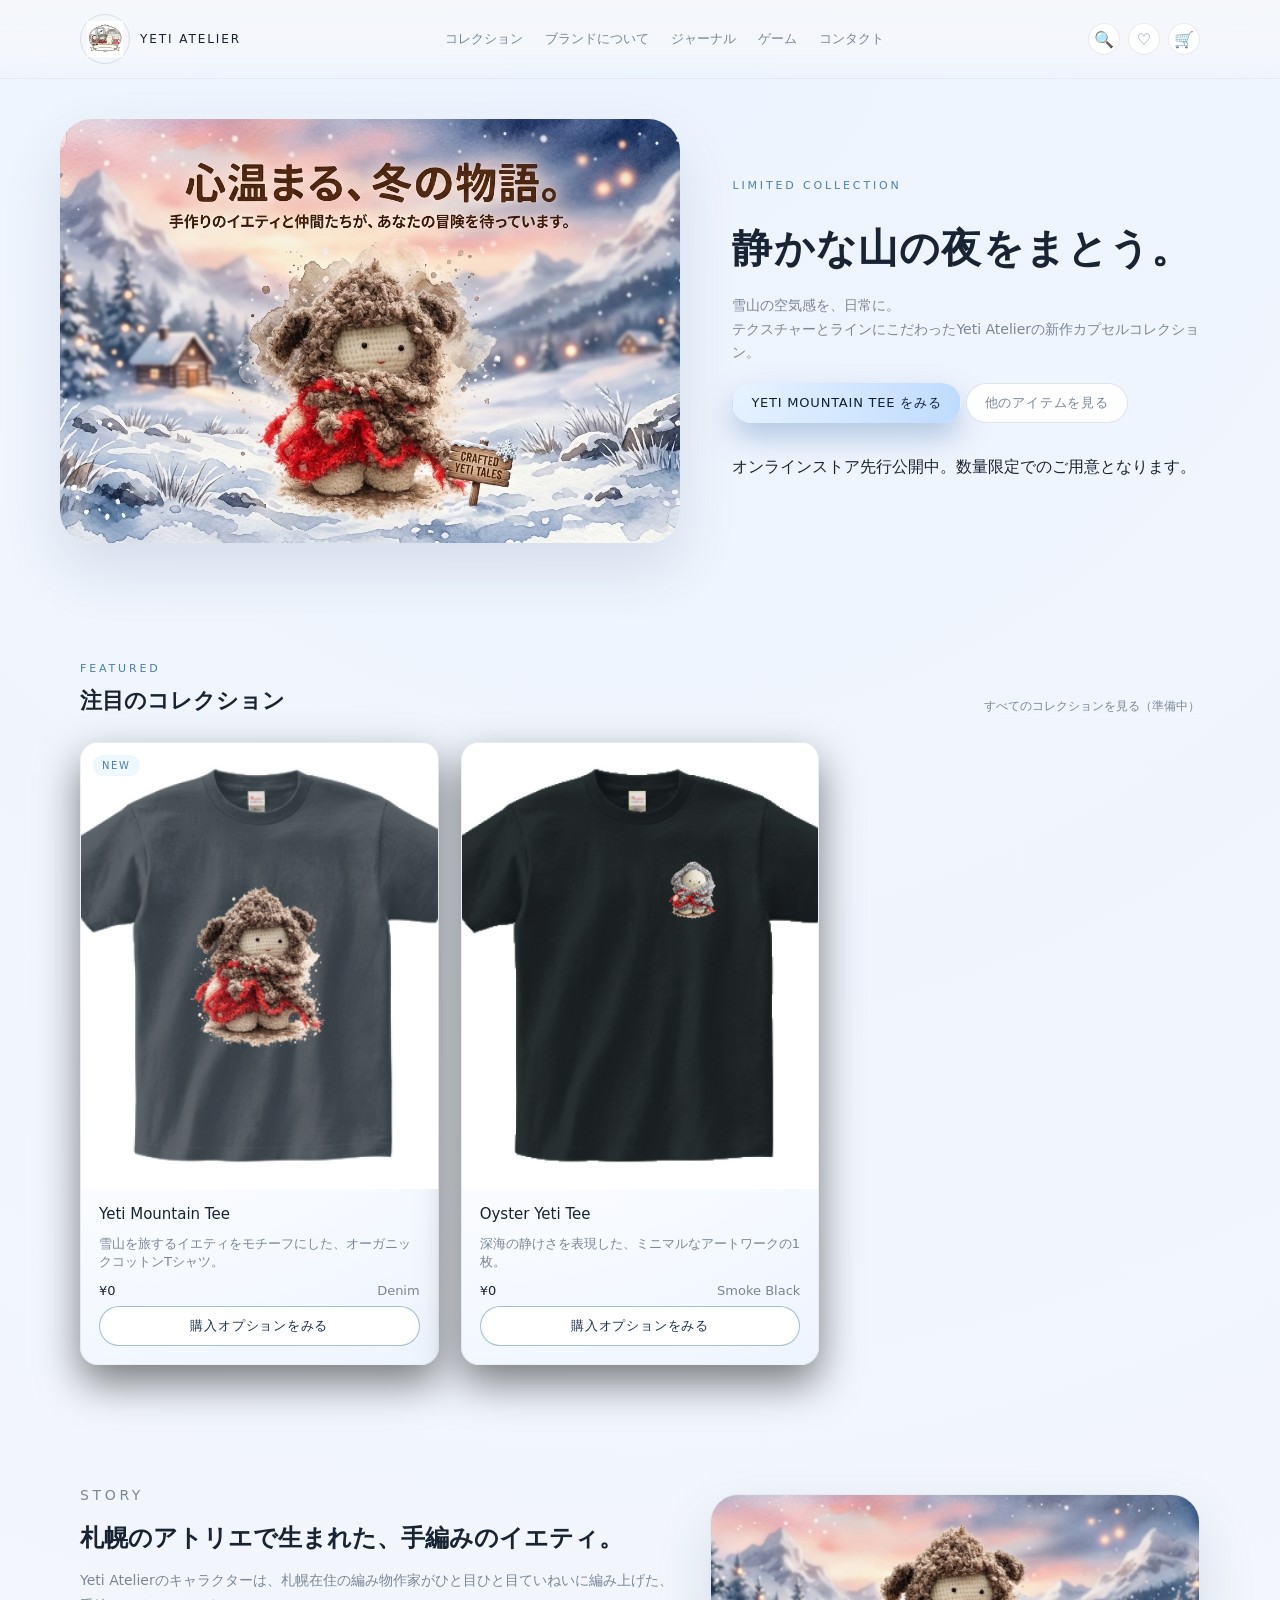
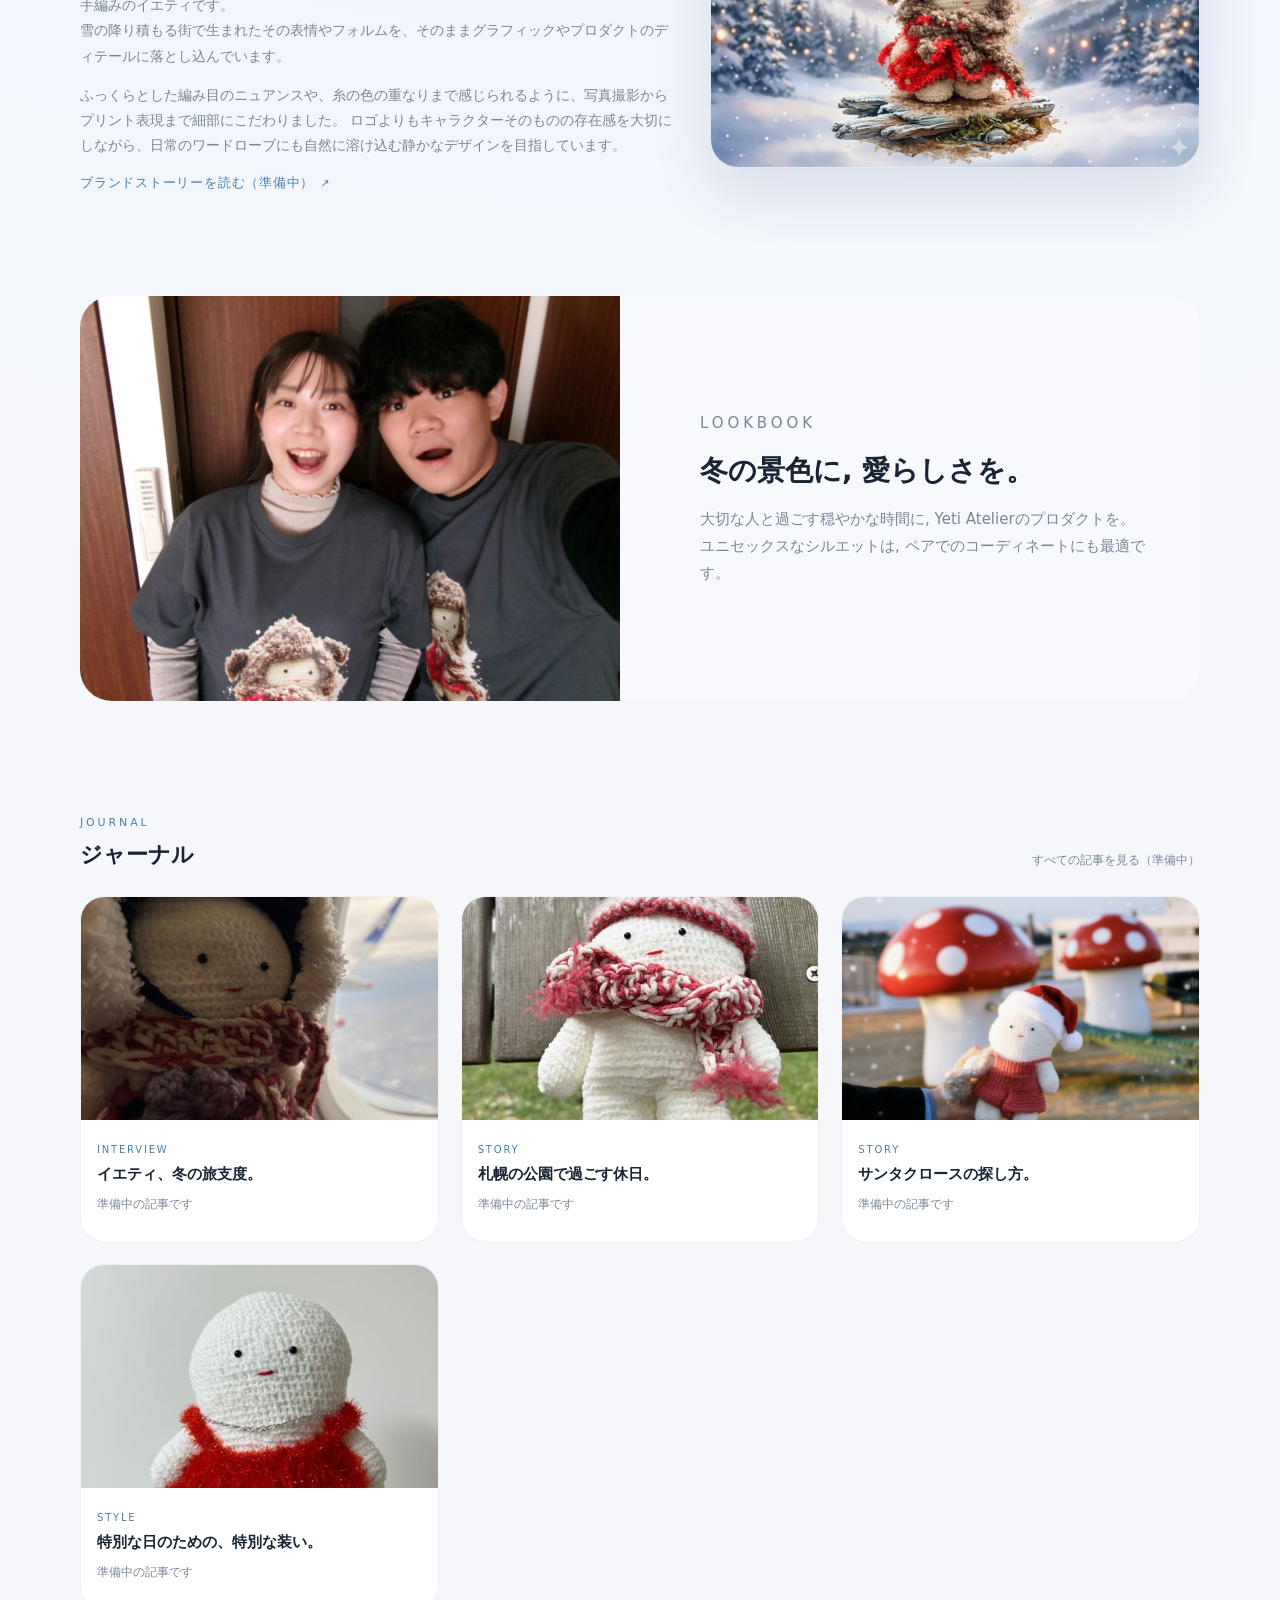
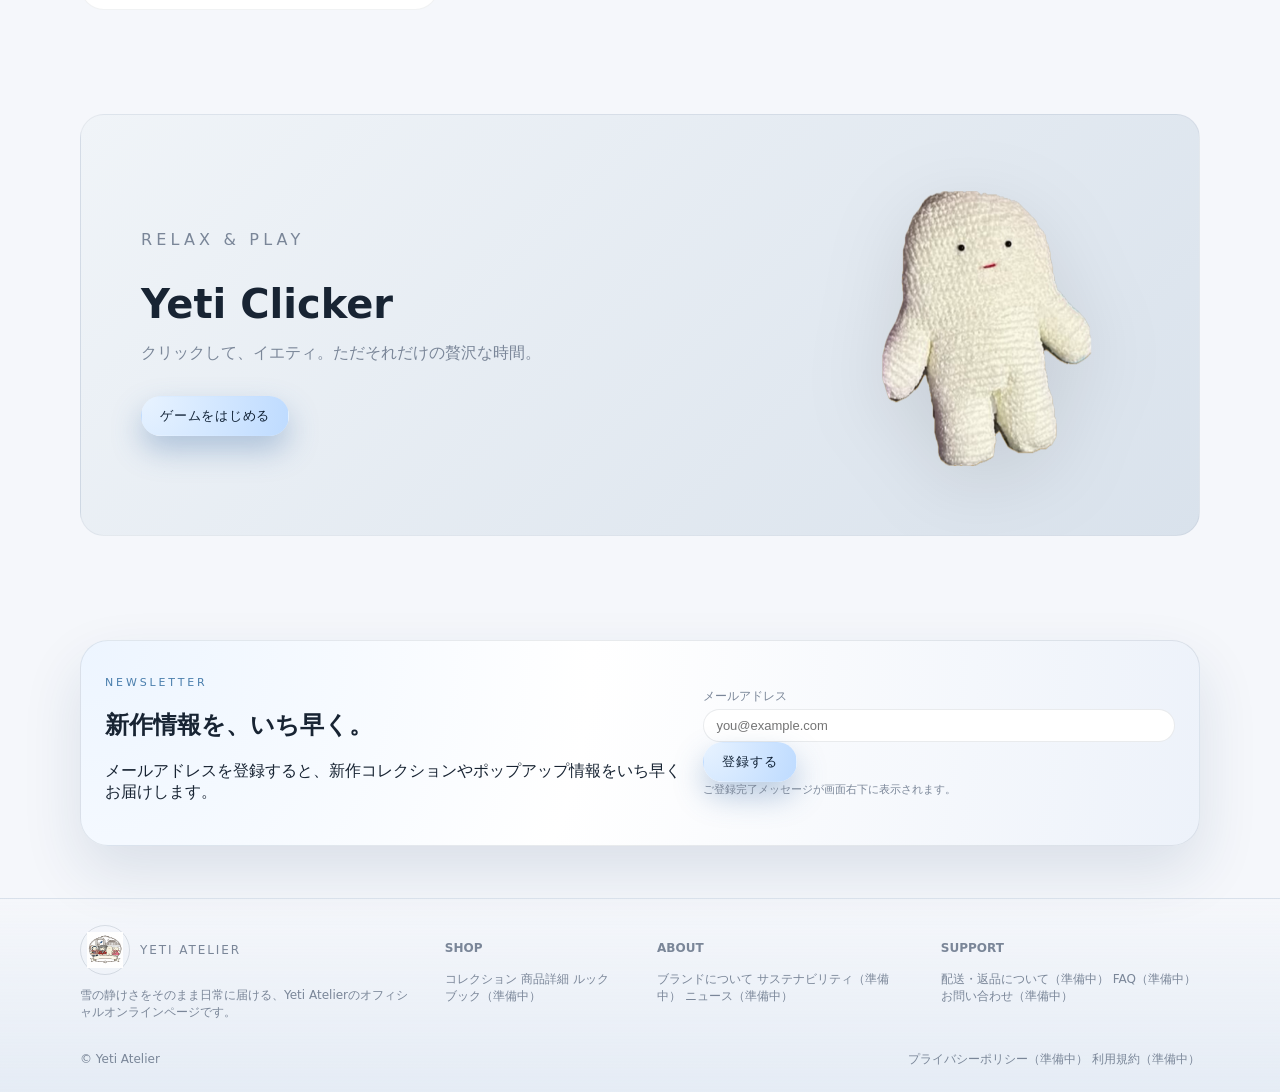
==== commit d0ea9f7a: "モデル画像とか更新" ====
--- a/index.html
+++ b/index.html
@@ -141,6 +141,23 @@
       </div>
     </section>
 
+    <!-- LOOKBOOK / FEATURE -->
+    <section class="section section-lookbook">
+      <div class="container lookbook-grid">
+        <div class="lookbook-media">
+          <img src="./img/dog_yeti_couple_feature.png" alt="Dog Yeti Couple Feature" loading="lazy" />
+        </div>
+        <div class="lookbook-content">
+          <p class="eyebrow">LOOKBOOK</p>
+          <h2>冬の景色に, 愛らしさを。</h2>
+          <p>
+            大切な人と過ごす穏やかな時間に, Yeti Atelierのプロダクトを。<br />
+            ユニセックスなシルエットは, ペアでのコーディネートにも最適です。
+          </p>
+        </div>
+      </div>
+    </section>
+
     <!-- JOURNAL -->
     <section id="journal" class="section section-journal">
       <div class="container section-header">
